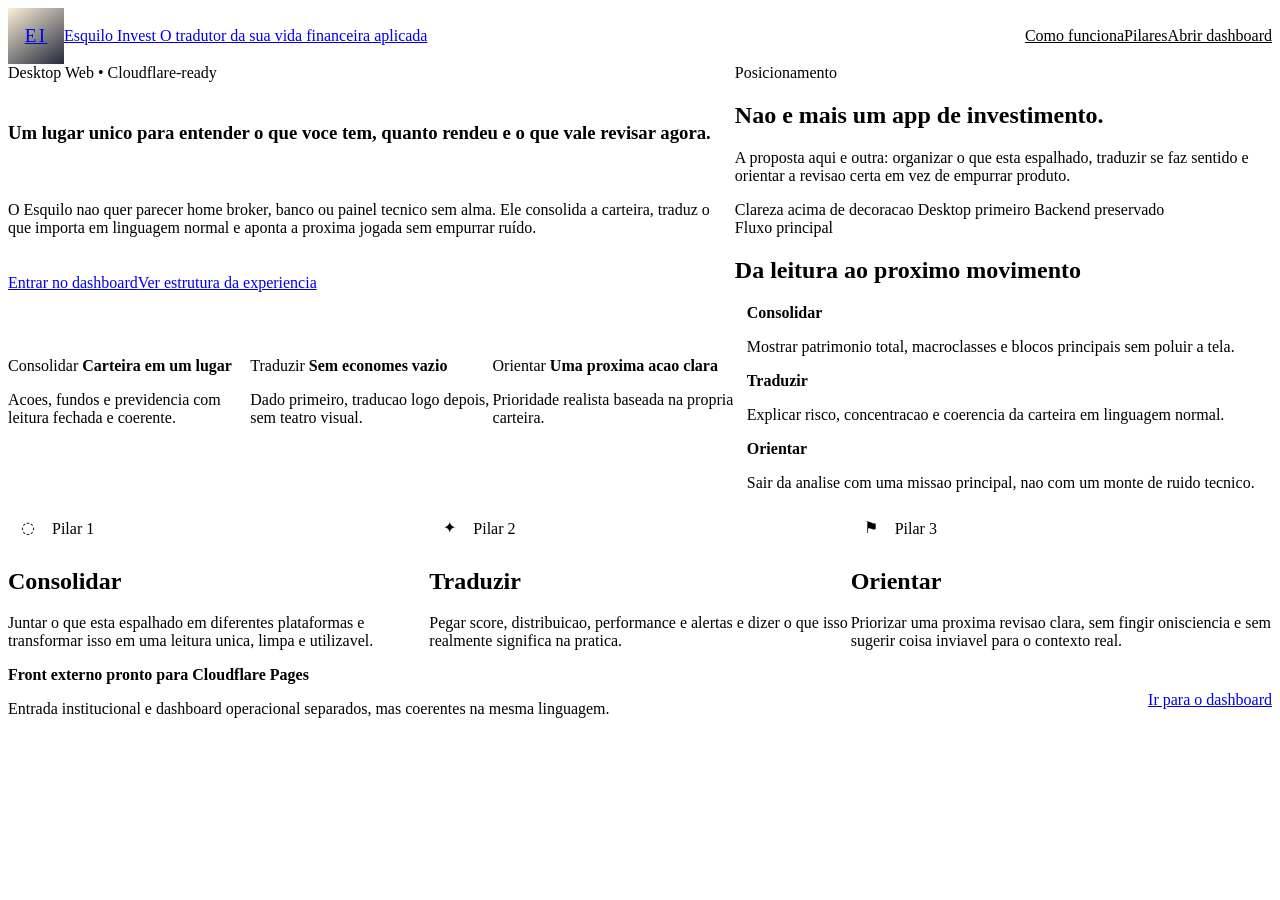
==== frontend/cloudflare/index.html @ 4746c7ec "cloudflare" ====
<!DOCTYPE html>
<html lang="pt-BR">
  <head>
    <meta charset="utf-8" />
    <meta name="viewport" content="width=device-width, initial-scale=1" />
    <meta name="theme-color" content="#05070a" />
    <meta
      name="description"
      content="Esquilo Invest organiza, traduz e orienta sua vida de investimentos em linguagem normal."
    />
    <title>Esquilo Invest | Clareza para sua carteira</title>

    <link rel="preconnect" href="https://fonts.googleapis.com" />
    <link rel="preconnect" href="https://fonts.gstatic.com" crossorigin />
    <link
      href="https://fonts.googleapis.com/css2?family=Inter:wght@400;500;600;700&family=Orbitron:wght@600;700;800&display=swap"
      rel="stylesheet"
    />

    <link rel="stylesheet" href="./styles/tokens.css" />
    <link rel="stylesheet" href="./styles/base.css" />
    <link rel="stylesheet" href="./styles/layout.css" />
    <link rel="stylesheet" href="./styles/components.css" />

    <style>
      .landing-shell {
        width: min(100% - (var(--container-padding-inline) * 2), var(--container-width));
        margin-inline: auto;
        padding-block: var(--space-8) var(--space-12);
        display: grid;
        gap: var(--space-8);
      }

      .landing-header {
        display: flex;
        align-items: center;
        justify-content: space-between;
        gap: var(--space-4);
        padding-bottom: var(--space-4);
        border-bottom: 1px solid var(--border-subtle);
      }

      .landing-brand {
        display: inline-flex;
        align-items: center;
        gap: var(--space-4);
      }

      .landing-brand__mark {
        display: inline-flex;
        align-items: center;
        justify-content: center;
        width: 3.5rem;
        height: 3.5rem;
        border: 1px solid var(--border-brand);
        border-radius: var(--radius-xl);
        background: linear-gradient(145deg, rgba(245, 158, 11, 0.16), rgba(15, 23, 42, 0.92));
        box-shadow: var(--shadow-brand);
        color: var(--brand-primary-soft);
        font-family: var(--font-family-display);
        font-size: 1.2rem;
        font-weight: var(--font-weight-bold);
        letter-spacing: 0.12em;
        text-transform: uppercase;
      }

      .landing-nav {
        display: inline-flex;
        align-items: center;
        gap: var(--space-2);
      }

      .landing-nav a {
        color: var(--text-secondary);
      }

      .landing-nav a:hover {
        color: var(--text-primary);
      }

      .landing-hero {
        display: grid;
        grid-template-columns: minmax(0, 1.15fr) minmax(20rem, 0.85fr);
        gap: var(--space-6);
        align-items: stretch;
      }

      .landing-hero__main,
      .landing-hero__aside {
        min-width: 0;
      }

      .landing-hero__main {
        display: grid;
        gap: var(--space-5);
        padding: var(--space-8);
      }

      .landing-hero__copy {
        display: grid;
        gap: var(--space-4);
        max-width: 44rem;
      }

      .landing-hero__eyebrow {
        color: var(--accent-pension-soft);
      }

      .landing-hero__actions {
        display: flex;
        flex-wrap: wrap;
        gap: var(--space-3);
      }

      .landing-hero__stats {
        display: grid;
        grid-template-columns: repeat(3, minmax(0, 1fr));
        gap: var(--space-3);
      }

      .landing-stat {
        padding: var(--space-4);
        border: 1px solid var(--border-subtle);
        background: rgba(255, 255, 255, 0.04);
      }

      .landing-hero__aside {
        display: grid;
        gap: var(--space-5);
      }

      .landing-proof,
      .landing-flow {
        padding: var(--space-5);
      }

      .landing-feature-grid {
        display: grid;
        grid-template-columns: repeat(3, minmax(0, 1fr));
        gap: var(--space-5);
      }

      .landing-feature {
        padding: var(--space-5);
      }

      .landing-feature__icon {
        display: inline-flex;
        align-items: center;
        justify-content: center;
        width: 2.5rem;
        height: 2.5rem;
        border: 1px solid var(--border-default);
        border-radius: var(--radius-sm);
        background: rgba(255, 255, 255, 0.05);
        color: var(--brand-primary-soft);
        margin-bottom: var(--space-4);
      }

      .landing-checklist {
        display: grid;
        gap: var(--space-3);
      }

      .landing-checklist__item {
        display: flex;
        align-items: flex-start;
        gap: var(--space-3);
        padding: var(--space-3) 0;
        border-top: 1px solid var(--border-subtle);
      }

      .landing-checklist__item:first-child {
        border-top: 0;
        padding-top: 0;
      }

      .landing-checklist__dot {
        width: 0.75rem;
        height: 0.75rem;
        border-radius: var(--radius-pill);
        background: var(--brand-primary);
        margin-top: 0.35rem;
        flex-shrink: 0;
      }

      .landing-footer {
        display: flex;
        flex-wrap: wrap;
        align-items: center;
        justify-content: space-between;
        gap: var(--space-4);
        padding-top: var(--space-4);
        border-top: 1px solid var(--border-subtle);
      }

      .landing-footer__links {
        display: inline-flex;
        flex-wrap: wrap;
        gap: var(--space-3);
      }

      @media (max-width: 1279px) {
        .landing-hero {
          grid-template-columns: minmax(0, 1fr);
        }
      }

      @media (max-width: 1023px) {
        .landing-feature-grid,
        .landing-hero__stats {
          grid-template-columns: repeat(2, minmax(0, 1fr));
        }
      }

      @media (max-width: 767px) {
        .landing-shell {
          padding-block: var(--space-6) var(--space-10);
          gap: var(--space-6);
        }

        .landing-header,
        .landing-footer {
          flex-direction: column;
          align-items: flex-start;
        }

        .landing-hero__main,
        .landing-proof,
        .landing-flow,
        .landing-feature {
          padding: var(--space-4);
        }

        .landing-feature-grid,
        .landing-hero__stats {
          grid-template-columns: 1fr;
        }

        .landing-hero__actions .button {
          width: 100%;
        }
      }
    </style>
  </head>
  <body>
    <div class="app-root">
      <main class="landing-shell" aria-label="Entrada do Esquilo Invest">
        <header class="landing-header">
          <a class="landing-brand" href="./index.html" aria-label="Voltar para a entrada do Esquilo Invest">
            <span class="landing-brand__mark" aria-hidden="true">EI</span>
            <span>
              <span class="type-brand">Esquilo Invest</span>
              <span class="type-body-sm u-text-tertiary">O tradutor da sua vida financeira aplicada</span>
            </span>
          </a>

          <nav class="landing-nav" aria-label="Navegação inicial">
            <a class="button button--ghost button--sm" href="#como-funciona">Como funciona</a>
            <a class="button button--ghost button--sm" href="#pilares">Pilares</a>
            <a class="button button--secondary button--sm" href="./dashboard.html">Abrir dashboard</a>
          </nav>
        </header>

        <section class="landing-hero">
          <article class="landing-hero__main card card--panel card--emphasis">
            <div class="landing-hero__copy">
              <span class="type-kicker landing-hero__eyebrow">Desktop Web • Cloudflare-ready</span>
              <h1 class="type-heading-1">Um lugar unico para entender o que voce tem, quanto rendeu e o que vale revisar agora.</h1>
              <p class="type-body">
                O Esquilo nao quer parecer home broker, banco ou painel tecnico sem alma.
                Ele consolida a carteira, traduz o que importa em linguagem normal e aponta a proxima jogada sem empurrar ruído.
              </p>
            </div>

            <div class="landing-hero__actions">
              <a class="button button--primary button--lg" href="./dashboard.html">Entrar no dashboard</a>
              <a class="button button--secondary button--lg" href="#como-funciona">Ver estrutura da experiencia</a>
            </div>

            <div class="landing-hero__stats">
              <article class="landing-stat">
                <span class="type-label">Consolidar</span>
                <strong class="type-value-md">Carteira em um lugar</strong>
                <p class="type-body-sm">Acoes, fundos e previdencia com leitura fechada e coerente.</p>
              </article>
              <article class="landing-stat">
                <span class="type-label">Traduzir</span>
                <strong class="type-value-md">Sem economes vazio</strong>
                <p class="type-body-sm">Dado primeiro, traducao logo depois, sem teatro visual.</p>
              </article>
              <article class="landing-stat">
                <span class="type-label">Orientar</span>
                <strong class="type-value-md">Uma proxima acao clara</strong>
                <p class="type-body-sm">Prioridade realista baseada na propria carteira.</p>
              </article>
            </div>
          </article>

          <aside class="landing-hero__aside">
            <article class="landing-proof card card--ia">
              <span class="type-kicker">Posicionamento</span>
              <h2 class="type-heading-3">Nao e mais um app de investimento.</h2>
              <p class="type-body">
                A proposta aqui e outra: organizar o que esta espalhado, traduzir se faz sentido e orientar a revisao certa em vez de empurrar produto.
              </p>
              <div class="u-stack-sm">
                <span class="badge badge--brand">Clareza acima de decoracao</span>
                <span class="badge badge--info">Desktop primeiro</span>
                <span class="badge badge--success">Backend preservado</span>
              </div>
            </article>

            <article class="landing-flow card card--panel" id="como-funciona">
              <span class="type-kicker">Fluxo principal</span>
              <h2 class="type-heading-3">Da leitura ao proximo movimento</h2>
              <div class="landing-checklist">
                <div class="landing-checklist__item">
                  <span class="landing-checklist__dot" aria-hidden="true"></span>
                  <div>
                    <strong class="type-body-strong">Consolidar</strong>
                    <p class="type-body-sm">Mostrar patrimonio total, macroclasses e blocos principais sem poluir a tela.</p>
                  </div>
                </div>
                <div class="landing-checklist__item">
                  <span class="landing-checklist__dot" aria-hidden="true"></span>
                  <div>
                    <strong class="type-body-strong">Traduzir</strong>
                    <p class="type-body-sm">Explicar risco, concentracao e coerencia da carteira em linguagem normal.</p>
                  </div>
                </div>
                <div class="landing-checklist__item">
                  <span class="landing-checklist__dot" aria-hidden="true"></span>
                  <div>
                    <strong class="type-body-strong">Orientar</strong>
                    <p class="type-body-sm">Sair da analise com uma missao principal, nao com um monte de ruido tecnico.</p>
                  </div>
                </div>
              </div>
            </article>
          </aside>
        </section>

        <section id="pilares" class="landing-feature-grid">
          <article class="landing-feature card card--panel">
            <span class="landing-feature__icon" aria-hidden="true">◌</span>
            <span class="type-kicker">Pilar 1</span>
            <h2 class="type-heading-3">Consolidar</h2>
            <p class="type-body">
              Juntar o que esta espalhado em diferentes plataformas e transformar isso em uma leitura unica, limpa e utilizavel.
            </p>
          </article>

          <article class="landing-feature card card--panel">
            <span class="landing-feature__icon" aria-hidden="true">✦</span>
            <span class="type-kicker">Pilar 2</span>
            <h2 class="type-heading-3">Traduzir</h2>
            <p class="type-body">
              Pegar score, distribuicao, performance e alertas e dizer o que isso realmente significa na pratica.
            </p>
          </article>

          <article class="landing-feature card card--panel">
            <span class="landing-feature__icon" aria-hidden="true">⚑</span>
            <span class="type-kicker">Pilar 3</span>
            <h2 class="type-heading-3">Orientar</h2>
            <p class="type-body">
              Priorizar uma proxima revisao clara, sem fingir onisciencia e sem sugerir coisa inviavel para o contexto real.
            </p>
          </article>
        </section>

        <footer class="landing-footer">
          <div>
            <strong class="type-body-strong">Front externo pronto para Cloudflare Pages</strong>
            <p class="type-body-sm">Entrada institucional e dashboard operacional separados, mas coerentes na mesma linguagem.</p>
          </div>

          <div class="landing-footer__links">
            <a class="button button--ghost button--sm" href="./dashboard.html">Ir para o dashboard</a>
          </div>
        </footer>
      </main>
    </div>
  </body>
</html>
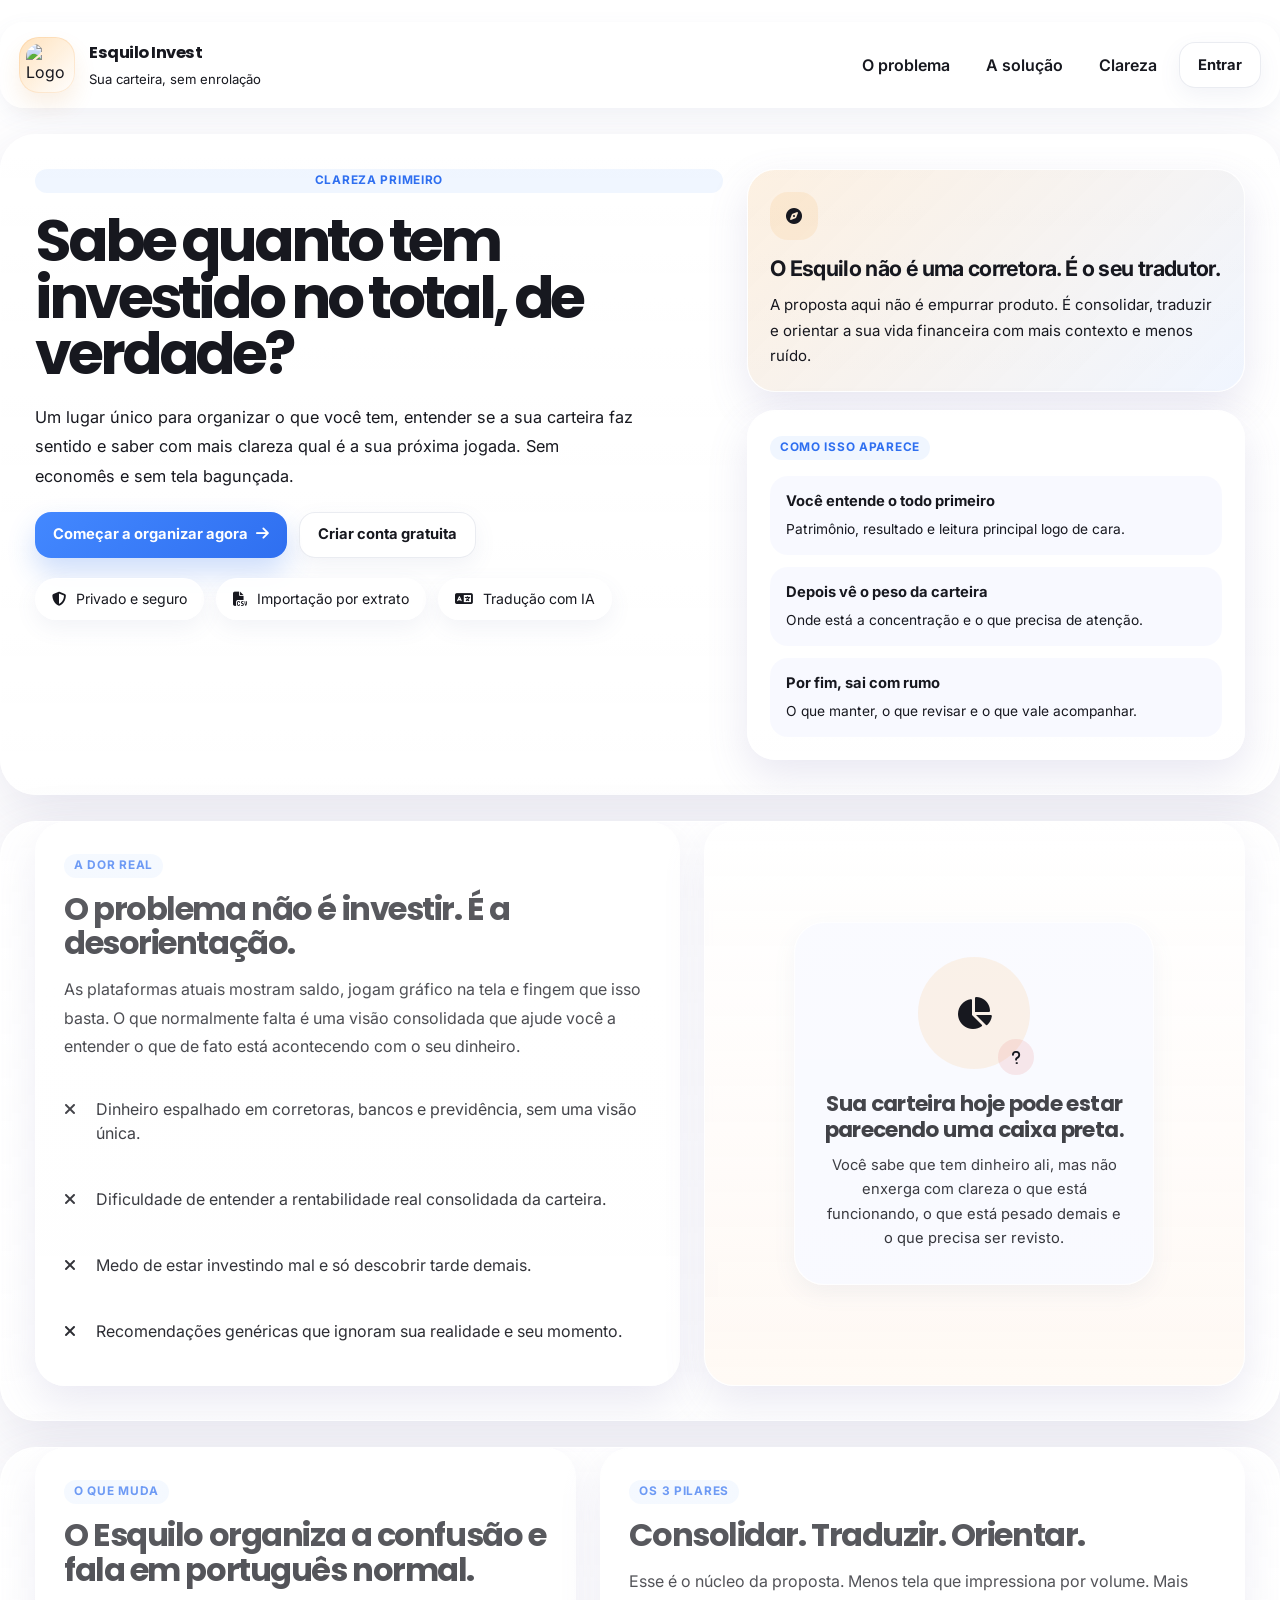
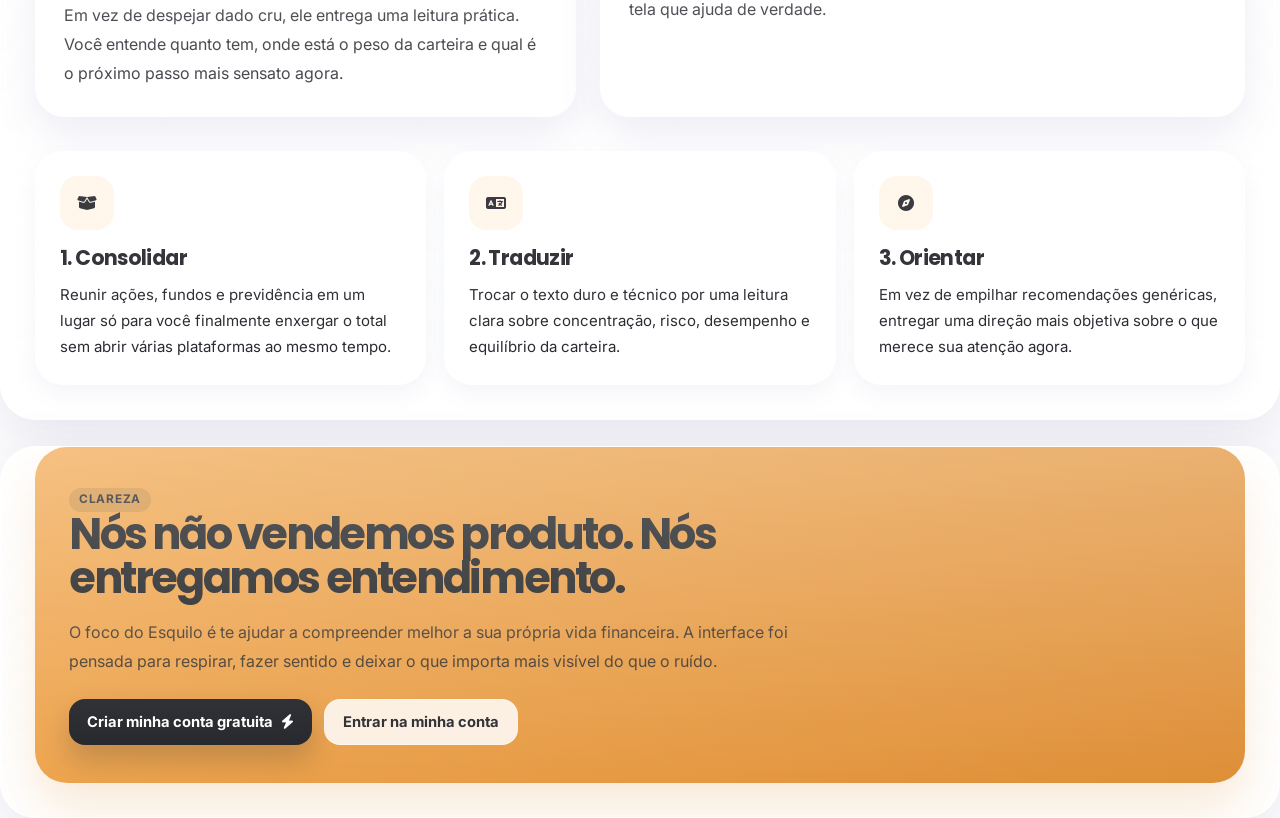
==== commit c2e24d15: "Nova Versão" ====
--- a/frontend/cloudflare/index.html
+++ b/frontend/cloudflare/index.html
@@ -3,384 +3,277 @@
   <head>
     <meta charset="utf-8" />
     <meta name="viewport" content="width=device-width, initial-scale=1" />
-    <meta name="theme-color" content="#05070a" />
+    <meta name="theme-color" content="#f7eee9" />
     <meta
       name="description"
-      content="Esquilo Invest organiza, traduz e orienta sua vida de investimentos em linguagem normal."
+      content="Esquilo Invest organiza, traduz e orienta sua vida financeira com uma visão clara, humana e elegante."
     />
-    <title>Esquilo Invest | Clareza para sua carteira</title>
+    <title>Esquilo Invest | O tradutor da sua vida financeira</title>
 
     <link rel="preconnect" href="https://fonts.googleapis.com" />
     <link rel="preconnect" href="https://fonts.gstatic.com" crossorigin />
     <link
-      href="https://fonts.googleapis.com/css2?family=Inter:wght@400;500;600;700&family=Orbitron:wght@600;700;800&display=swap"
+      href="https://fonts.googleapis.com/css2?family=Inter:wght@400;500;600;700;800&family=Poppins:wght@600;700;800&display=swap"
       rel="stylesheet"
     />
+    <link
+      rel="stylesheet"
+      href="https://cdnjs.cloudflare.com/ajax/libs/font-awesome/6.5.1/css/all.min.css"
+    />
 
     <link rel="stylesheet" href="./styles/tokens.css" />
     <link rel="stylesheet" href="./styles/base.css" />
-    <link rel="stylesheet" href="./styles/layout.css" />
-    <link rel="stylesheet" href="./styles/components.css" />
-
-    <style>
-      .landing-shell {
-        width: min(100% - (var(--container-padding-inline) * 2), var(--container-width));
-        margin-inline: auto;
-        padding-block: var(--space-8) var(--space-12);
-        display: grid;
-        gap: var(--space-8);
-      }
-
-      .landing-header {
-        display: flex;
-        align-items: center;
-        justify-content: space-between;
-        gap: var(--space-4);
-        padding-bottom: var(--space-4);
-        border-bottom: 1px solid var(--border-subtle);
-      }
-
-      .landing-brand {
-        display: inline-flex;
-        align-items: center;
-        gap: var(--space-4);
-      }
-
-      .landing-brand__mark {
-        display: inline-flex;
-        align-items: center;
-        justify-content: center;
-        width: 3.5rem;
-        height: 3.5rem;
-        border: 1px solid var(--border-brand);
-        border-radius: var(--radius-xl);
-        background: linear-gradient(145deg, rgba(245, 158, 11, 0.16), rgba(15, 23, 42, 0.92));
-        box-shadow: var(--shadow-brand);
-        color: var(--brand-primary-soft);
-        font-family: var(--font-family-display);
-        font-size: 1.2rem;
-        font-weight: var(--font-weight-bold);
-        letter-spacing: 0.12em;
-        text-transform: uppercase;
-      }
-
-      .landing-nav {
-        display: inline-flex;
-        align-items: center;
-        gap: var(--space-2);
-      }
-
-      .landing-nav a {
-        color: var(--text-secondary);
-      }
-
-      .landing-nav a:hover {
-        color: var(--text-primary);
-      }
-
-      .landing-hero {
-        display: grid;
-        grid-template-columns: minmax(0, 1.15fr) minmax(20rem, 0.85fr);
-        gap: var(--space-6);
-        align-items: stretch;
-      }
-
-      .landing-hero__main,
-      .landing-hero__aside {
-        min-width: 0;
-      }
-
-      .landing-hero__main {
-        display: grid;
-        gap: var(--space-5);
-        padding: var(--space-8);
-      }
-
-      .landing-hero__copy {
-        display: grid;
-        gap: var(--space-4);
-        max-width: 44rem;
-      }
-
-      .landing-hero__eyebrow {
-        color: var(--accent-pension-soft);
-      }
-
-      .landing-hero__actions {
-        display: flex;
-        flex-wrap: wrap;
-        gap: var(--space-3);
-      }
-
-      .landing-hero__stats {
-        display: grid;
-        grid-template-columns: repeat(3, minmax(0, 1fr));
-        gap: var(--space-3);
-      }
-
-      .landing-stat {
-        padding: var(--space-4);
-        border: 1px solid var(--border-subtle);
-        background: rgba(255, 255, 255, 0.04);
-      }
-
-      .landing-hero__aside {
-        display: grid;
-        gap: var(--space-5);
-      }
-
-      .landing-proof,
-      .landing-flow {
-        padding: var(--space-5);
-      }
-
-      .landing-feature-grid {
-        display: grid;
-        grid-template-columns: repeat(3, minmax(0, 1fr));
-        gap: var(--space-5);
-      }
-
-      .landing-feature {
-        padding: var(--space-5);
-      }
-
-      .landing-feature__icon {
-        display: inline-flex;
-        align-items: center;
-        justify-content: center;
-        width: 2.5rem;
-        height: 2.5rem;
-        border: 1px solid var(--border-default);
-        border-radius: var(--radius-sm);
-        background: rgba(255, 255, 255, 0.05);
-        color: var(--brand-primary-soft);
-        margin-bottom: var(--space-4);
-      }
-
-      .landing-checklist {
-        display: grid;
-        gap: var(--space-3);
-      }
-
-      .landing-checklist__item {
-        display: flex;
-        align-items: flex-start;
-        gap: var(--space-3);
-        padding: var(--space-3) 0;
-        border-top: 1px solid var(--border-subtle);
-      }
-
-      .landing-checklist__item:first-child {
-        border-top: 0;
-        padding-top: 0;
-      }
-
-      .landing-checklist__dot {
-        width: 0.75rem;
-        height: 0.75rem;
-        border-radius: var(--radius-pill);
-        background: var(--brand-primary);
-        margin-top: 0.35rem;
-        flex-shrink: 0;
-      }
-
-      .landing-footer {
-        display: flex;
-        flex-wrap: wrap;
-        align-items: center;
-        justify-content: space-between;
-        gap: var(--space-4);
-        padding-top: var(--space-4);
-        border-top: 1px solid var(--border-subtle);
-      }
-
-      .landing-footer__links {
-        display: inline-flex;
-        flex-wrap: wrap;
-        gap: var(--space-3);
-      }
-
-      @media (max-width: 1279px) {
-        .landing-hero {
-          grid-template-columns: minmax(0, 1fr);
-        }
-      }
-
-      @media (max-width: 1023px) {
-        .landing-feature-grid,
-        .landing-hero__stats {
-          grid-template-columns: repeat(2, minmax(0, 1fr));
-        }
-      }
-
-      @media (max-width: 767px) {
-        .landing-shell {
-          padding-block: var(--space-6) var(--space-10);
-          gap: var(--space-6);
-        }
-
-        .landing-header,
-        .landing-footer {
-          flex-direction: column;
-          align-items: flex-start;
-        }
-
-        .landing-hero__main,
-        .landing-proof,
-        .landing-flow,
-        .landing-feature {
-          padding: var(--space-4);
-        }
-
-        .landing-feature-grid,
-        .landing-hero__stats {
-          grid-template-columns: 1fr;
-        }
-
-        .landing-hero__actions .button {
-          width: 100%;
-        }
-      }
-    </style>
+    <link rel="stylesheet" href="./styles/dashboard.refined.css" />
+    <link rel="stylesheet" href="./styles/index.css" />
   </head>
   <body>
-    <div class="app-root">
-      <main class="landing-shell" aria-label="Entrada do Esquilo Invest">
+    <div class="scene">
+      <div class="scene__blur scene__blur--left"></div>
+      <div class="scene__blur scene__blur--right"></div>
+      <div class="scene__blur scene__blur--bottom"></div>
+      <img
+        class="scene__coin"
+        src="https://raw.githubusercontent.com/serealdemanga/esquilo-invest/refs/heads/main/icons/esquilo.png"
+        alt=""
+        aria-hidden="true"
+      />
+      <div class="scene__shape scene__shape--top" aria-hidden="true"></div>
+      <div class="scene__shape scene__shape--mid" aria-hidden="true"></div>
+      <div class="scene__shape scene__shape--bottom" aria-hidden="true"></div>
+
+      <main class="landing-shell">
         <header class="landing-header">
-          <a class="landing-brand" href="./index.html" aria-label="Voltar para a entrada do Esquilo Invest">
-            <span class="landing-brand__mark" aria-hidden="true">EI</span>
-            <span>
-              <span class="type-brand">Esquilo Invest</span>
-              <span class="type-body-sm u-text-tertiary">O tradutor da sua vida financeira aplicada</span>
-            </span>
+          <a class="landing-brand" href="./index.html" aria-label="Esquilo Invest">
+            <img
+              class="landing-brand__logo"
+              src="https://raw.githubusercontent.com/serealdemanga/esquilo-invest/refs/heads/main/icons/esquilo.png"
+              alt="Logo do Esquilo Invest"
+            />
+            <div class="landing-brand__copy">
+              <strong>Esquilo Invest</strong>
+              <span>Sua carteira, sem enrolação</span>
+            </div>
           </a>
 
-          <nav class="landing-nav" aria-label="Navegação inicial">
-            <a class="button button--ghost button--sm" href="#como-funciona">Como funciona</a>
-            <a class="button button--ghost button--sm" href="#pilares">Pilares</a>
-            <a class="button button--secondary button--sm" href="./dashboard.html">Abrir dashboard</a>
+          <nav class="landing-nav" aria-label="Navegação principal">
+            <a class="landing-nav__link" href="#dor">O problema</a>
+            <a class="landing-nav__link" href="#solucao">A solução</a>
+            <a class="landing-nav__link" href="#clareza">Clareza</a>
+            <button class="button button--secondary" type="button" data-open-auth="login">Entrar</button>
           </nav>
         </header>
 
-        <section class="landing-hero">
-          <article class="landing-hero__main card card--panel card--emphasis">
-            <div class="landing-hero__copy">
-              <span class="type-kicker landing-hero__eyebrow">Desktop Web • Cloudflare-ready</span>
-              <h1 class="type-heading-1">Um lugar unico para entender o que voce tem, quanto rendeu e o que vale revisar agora.</h1>
-              <p class="type-body">
-                O Esquilo nao quer parecer home broker, banco ou painel tecnico sem alma.
-                Ele consolida a carteira, traduz o que importa em linguagem normal e aponta a proxima jogada sem empurrar ruído.
-              </p>
-            </div>
-
-            <div class="landing-hero__actions">
-              <a class="button button--primary button--lg" href="./dashboard.html">Entrar no dashboard</a>
-              <a class="button button--secondary button--lg" href="#como-funciona">Ver estrutura da experiencia</a>
-            </div>
-
-            <div class="landing-hero__stats">
-              <article class="landing-stat">
-                <span class="type-label">Consolidar</span>
-                <strong class="type-value-md">Carteira em um lugar</strong>
-                <p class="type-body-sm">Acoes, fundos e previdencia com leitura fechada e coerente.</p>
-              </article>
-              <article class="landing-stat">
-                <span class="type-label">Traduzir</span>
-                <strong class="type-value-md">Sem economes vazio</strong>
-                <p class="type-body-sm">Dado primeiro, traducao logo depois, sem teatro visual.</p>
-              </article>
-              <article class="landing-stat">
-                <span class="type-label">Orientar</span>
-                <strong class="type-value-md">Uma proxima acao clara</strong>
-                <p class="type-body-sm">Prioridade realista baseada na propria carteira.</p>
-              </article>
-            </div>
-          </article>
-
-          <aside class="landing-hero__aside">
-            <article class="landing-proof card card--ia">
-              <span class="type-kicker">Posicionamento</span>
-              <h2 class="type-heading-3">Nao e mais um app de investimento.</h2>
-              <p class="type-body">
-                A proposta aqui e outra: organizar o que esta espalhado, traduzir se faz sentido e orientar a revisao certa em vez de empurrar produto.
-              </p>
-              <div class="u-stack-sm">
-                <span class="badge badge--brand">Clareza acima de decoracao</span>
-                <span class="badge badge--info">Desktop primeiro</span>
-                <span class="badge badge--success">Backend preservado</span>
+        <div class="landing-main">
+          <section class="landing-panel">
+            <div class="hero-grid">
+              <div class="hero-copy">
+                <span class="eyebrow">Clareza primeiro</span>
+                <h1>Sabe quanto tem investido <span class="text-highlight">no total, de verdade?</span></h1>
+                <p>
+                  Um lugar único para organizar o que você tem, entender se a sua carteira faz sentido e saber com mais clareza qual é a sua próxima jogada. Sem economês e sem tela bagunçada.
+                </p>
+                <div class="hero-actions">
+                  <button class="button button--primary" type="button" data-open-auth="signup">
+                    Começar a organizar agora <i class="fa-solid fa-arrow-right"></i>
+                  </button>
+                  <button class="button button--secondary" type="button" data-open-auth="signup">
+                    Criar conta gratuita
+                  </button>
+                </div>
+                <div class="hero-badges">
+                  <span class="hero-badge"><i class="fa-solid fa-shield-halved"></i> Privado e seguro</span>
+                  <span class="hero-badge"><i class="fa-solid fa-file-csv"></i> Importação por extrato</span>
+                  <span class="hero-badge"><i class="fa-solid fa-language"></i> Tradução com IA</span>
+                </div>
               </div>
-            </article>
-
-            <article class="landing-flow card card--panel" id="como-funciona">
-              <span class="type-kicker">Fluxo principal</span>
-              <h2 class="type-heading-3">Da leitura ao proximo movimento</h2>
-              <div class="landing-checklist">
-                <div class="landing-checklist__item">
-                  <span class="landing-checklist__dot" aria-hidden="true"></span>
-                  <div>
-                    <strong class="type-body-strong">Consolidar</strong>
-                    <p class="type-body-sm">Mostrar patrimonio total, macroclasses e blocos principais sem poluir a tela.</p>
+
+              <aside class="hero-aside">
+                <article class="hero-card hero-card--highlight">
+                  <div class="hero-card__icon"><i class="fa-solid fa-compass"></i></div>
+                  <h2>O Esquilo não é uma corretora. É o seu tradutor.</h2>
+                  <p>
+                    A proposta aqui não é empurrar produto. É consolidar, traduzir e orientar a sua vida financeira com mais contexto e menos ruído.
+                  </p>
+                </article>
+
+                <article class="hero-card">
+                  <span class="eyebrow">Como isso aparece</span>
+                  <div class="hero-card__list">
+                    <div class="hero-card__list-item">
+                      <strong>Você entende o todo primeiro</strong>
+                      <span>Patrimônio, resultado e leitura principal logo de cara.</span>
+                    </div>
+                    <div class="hero-card__list-item">
+                      <strong>Depois vê o peso da carteira</strong>
+                      <span>Onde está a concentração e o que precisa de atenção.</span>
+                    </div>
+                    <div class="hero-card__list-item">
+                      <strong>Por fim, sai com rumo</strong>
+                      <span>O que manter, o que revisar e o que vale acompanhar.</span>
+                    </div>
                   </div>
-                </div>
-                <div class="landing-checklist__item">
-                  <span class="landing-checklist__dot" aria-hidden="true"></span>
-                  <div>
-                    <strong class="type-body-strong">Traduzir</strong>
-                    <p class="type-body-sm">Explicar risco, concentracao e coerencia da carteira em linguagem normal.</p>
+                </article>
+              </aside>
+            </div>
+          </section>
+
+          <section class="landing-panel" id="dor">
+            <div class="section-grid">
+              <article class="section-card">
+                <span class="eyebrow">A dor real</span>
+                <h2>O problema não é investir. É a <span class="text-highlight">desorientação.</span></h2>
+                <p>
+                  As plataformas atuais mostram saldo, jogam gráfico na tela e fingem que isso basta. O que normalmente falta é uma visão consolidada que ajude você a entender o que de fato está acontecendo com o seu dinheiro.
+                </p>
+                <div class="pain-list">
+                  <div class="pain-list__item"><i class="fa-solid fa-xmark"></i><span>Dinheiro espalhado em corretoras, bancos e previdência, sem uma visão única.</span></div>
+                  <div class="pain-list__item"><i class="fa-solid fa-xmark"></i><span>Dificuldade de entender a rentabilidade real consolidada da carteira.</span></div>
+                  <div class="pain-list__item"><i class="fa-solid fa-xmark"></i><span>Medo de estar investindo mal e só descobrir tarde demais.</span></div>
+                  <div class="pain-list__item"><i class="fa-solid fa-xmark"></i><span>Recomendações genéricas que ignoram sua realidade e seu momento.</span></div>
+                </div>
+              </article>
+
+              <aside class="section-card pain-visual">
+                <div class="pain-visual__mock">
+                  <div class="pain-visual__main">
+                    <i class="fa-solid fa-chart-pie"></i>
+                    <span><i class="fa-solid fa-question"></i></span>
                   </div>
-                </div>
-                <div class="landing-checklist__item">
-                  <span class="landing-checklist__dot" aria-hidden="true"></span>
-                  <div>
-                    <strong class="type-body-strong">Orientar</strong>
-                    <p class="type-body-sm">Sair da analise com uma missao principal, nao com um monte de ruido tecnico.</p>
-                  </div>
-                </div>
-              </div>
-            </article>
-          </aside>
-        </section>
-
-        <section id="pilares" class="landing-feature-grid">
-          <article class="landing-feature card card--panel">
-            <span class="landing-feature__icon" aria-hidden="true">◌</span>
-            <span class="type-kicker">Pilar 1</span>
-            <h2 class="type-heading-3">Consolidar</h2>
-            <p class="type-body">
-              Juntar o que esta espalhado em diferentes plataformas e transformar isso em uma leitura unica, limpa e utilizavel.
-            </p>
-          </article>
-
-          <article class="landing-feature card card--panel">
-            <span class="landing-feature__icon" aria-hidden="true">✦</span>
-            <span class="type-kicker">Pilar 2</span>
-            <h2 class="type-heading-3">Traduzir</h2>
-            <p class="type-body">
-              Pegar score, distribuicao, performance e alertas e dizer o que isso realmente significa na pratica.
-            </p>
-          </article>
-
-          <article class="landing-feature card card--panel">
-            <span class="landing-feature__icon" aria-hidden="true">⚑</span>
-            <span class="type-kicker">Pilar 3</span>
-            <h2 class="type-heading-3">Orientar</h2>
-            <p class="type-body">
-              Priorizar uma proxima revisao clara, sem fingir onisciencia e sem sugerir coisa inviavel para o contexto real.
-            </p>
-          </article>
-        </section>
-
-        <footer class="landing-footer">
-          <div>
-            <strong class="type-body-strong">Front externo pronto para Cloudflare Pages</strong>
-            <p class="type-body-sm">Entrada institucional e dashboard operacional separados, mas coerentes na mesma linguagem.</p>
-          </div>
-
-          <div class="landing-footer__links">
-            <a class="button button--ghost button--sm" href="./dashboard.html">Ir para o dashboard</a>
-          </div>
-        </footer>
+                  <h3>Sua carteira hoje pode estar parecendo uma caixa preta.</h3>
+                  <p>
+                    Você sabe que tem dinheiro ali, mas não enxerga com clareza o que está funcionando, o que está pesado demais e o que precisa ser revisto.
+                  </p>
+                </div>
+              </aside>
+            </div>
+          </section>
+
+          <section class="landing-panel" id="solucao">
+            <div class="section-grid section-grid--reverse">
+              <aside class="section-card">
+                <span class="eyebrow">O que muda</span>
+                <h2>O Esquilo organiza a confusão e fala em português normal.</h2>
+                <p>
+                  Em vez de despejar dado cru, ele entrega uma leitura prática. Você entende quanto tem, onde está o peso da carteira e qual é o próximo passo mais sensato agora.
+                </p>
+              </aside>
+              <article class="section-card">
+                <span class="eyebrow">Os 3 pilares</span>
+                <h2>Consolidar. Traduzir. Orientar.</h2>
+                <p>
+                  Esse é o núcleo da proposta. Menos tela que impressiona por volume. Mais tela que ajuda de verdade.
+                </p>
+              </article>
+            </div>
+
+            <div class="pillars-grid">
+              <article class="pillar-card">
+                <div class="pillar-card__icon"><i class="fa-solid fa-box-open"></i></div>
+                <h3>1. Consolidar</h3>
+                <p>Reunir ações, fundos e previdência em um lugar só para você finalmente enxergar o total sem abrir várias plataformas ao mesmo tempo.</p>
+              </article>
+              <article class="pillar-card">
+                <div class="pillar-card__icon"><i class="fa-solid fa-language"></i></div>
+                <h3>2. Traduzir</h3>
+                <p>Trocar o texto duro e técnico por uma leitura clara sobre concentração, risco, desempenho e equilíbrio da carteira.</p>
+              </article>
+              <article class="pillar-card">
+                <div class="pillar-card__icon"><i class="fa-solid fa-compass"></i></div>
+                <h3>3. Orientar</h3>
+                <p>Em vez de empilhar recomendações genéricas, entregar uma direção mais objetiva sobre o que merece sua atenção agora.</p>
+              </article>
+            </div>
+          </section>
+
+          <section class="landing-panel" id="clareza">
+            <div class="trust-wrap">
+              <article class="trust-card">
+                <span class="eyebrow landing-eyebrow-dark">Clareza</span>
+                <h2>Nós não vendemos produto. Nós entregamos entendimento.</h2>
+                <p>
+                  O foco do Esquilo é te ajudar a compreender melhor a sua própria vida financeira. A interface foi pensada para respirar, fazer sentido e deixar o que importa mais visível do que o ruído.
+                </p>
+                <div class="trust-card__actions">
+                  <button class="button button--dark" type="button" data-open-auth="signup">
+                    Criar minha conta gratuita <i class="fa-solid fa-bolt"></i>
+                  </button>
+                  <button class="button button--light" type="button" data-open-auth="login">
+                    Entrar na minha conta
+                  </button>
+                </div>
+              </article>
+            </div>
+          </section>
+        </div>
       </main>
     </div>
+
+    <aside class="auth-modal" id="authModal" aria-hidden="true">
+      <div class="auth-modal__card" role="dialog" aria-modal="true" aria-labelledby="authModalTitle">
+        <div class="auth-modal__header">
+          <div>
+            <span class="eyebrow" id="authModeLabel">Acesso</span>
+            <h2 class="auth-modal__title" id="authModalTitle">Entrar no Esquilo</h2>
+            <p class="auth-modal__text" id="authModalText">
+              Por enquanto não vamos validar nada. Preencha do jeito que quiser e siga para o dashboard.
+            </p>
+          </div>
+          <button class="auth-modal__close" type="button" data-auth-close aria-label="Fechar">
+            <i class="fa-solid fa-xmark"></i>
+          </button>
+        </div>
+
+        <div class="auth-modal__tabs">
+          <button class="auth-tab is-active" type="button" data-auth-mode="login">Entrar</button>
+          <button class="auth-tab" type="button" data-auth-mode="signup">Criar conta</button>
+        </div>
+
+        <form class="auth-form" id="authForm">
+          <div class="field">
+            <label class="field__label" for="authUser">CPF ou e-mail</label>
+            <input class="field__input" type="text" id="authUser" placeholder="000.000.000-00 ou email@exemplo.com" autocomplete="off" />
+            <div class="email-suggestions" id="emailSuggestions"></div>
+          </div>
+
+          <div class="password-box">
+            <label class="field__label">Senha de 6 dígitos</label>
+            <div class="password-display" id="passwordDisplay" aria-label="Senha digitada">
+              <span class="password-dot"></span>
+              <span class="password-dot"></span>
+              <span class="password-dot"></span>
+              <span class="password-dot"></span>
+              <span class="password-dot"></span>
+              <span class="password-dot"></span>
+            </div>
+            <div class="keyboard-grid" id="virtualKeyboard"></div>
+          </div>
+
+          <button class="button button--primary" type="submit" id="authSubmitButton">
+            Entrar no Esquilo <i class="fa-solid fa-lock-open"></i>
+          </button>
+
+          <div class="auth-modal__footer">
+            <button class="auth-link" type="button" data-auth-help="senha">Esqueci minha senha</button>
+            <button class="auth-link" type="button" data-auth-mode="signup">Ainda não tem conta? Criar</button>
+          </div>
+        </form>
+      </div>
+    </aside>
+
+    <aside class="friendly-modal" id="friendlyModal" hidden>
+      <div class="friendly-modal__card" role="dialog" aria-modal="true" aria-labelledby="friendlyModalTitle">
+        <span class="friendly-modal__eyebrow">Esquilo</span>
+        <h2 class="friendly-modal__title" id="friendlyModalTitle">Essa parte ainda vai ser ligada</h2>
+        <p class="friendly-modal__message" id="friendlyModalMessage">
+          A estrutura está pronta, mas essa etapa ainda depende do backend final.
+        </p>
+        <div class="friendly-modal__actions">
+          <button class="button button--secondary" type="button" data-friendly-close>Fechar</button>
+          <button class="button button--primary" type="button" data-friendly-open-auth>Voltar para o acesso</button>
+        </div>
+      </div>
+    </aside>
+
+    <script src="./scripts/index.js"></script>
   </body>
 </html>
--- a/frontend/cloudflare/styles/tokens.css
+++ b/frontend/cloudflare/styles/tokens.css
@@ -0,0 +1,109 @@
+:root {
+  color-scheme: light;
+
+  --font-family-base: 'Inter', system-ui, -apple-system, BlinkMacSystemFont, 'Segoe UI', sans-serif;
+
+  --color-white: #ffffff;
+  --color-black: #111217;
+
+  --color-text-strong: #17181f;
+  --color-text-base: #45495a;
+  --color-text-soft: #8188a0;
+  --color-text-faint: #a7aec2;
+  --color-text-inverse: #ffffff;
+
+  --color-surface-page-start: #f7eee9;
+  --color-surface-page-mid: #f4e9f8;
+  --color-surface-page-end: #ebe5ff;
+
+  --color-surface-panel: rgba(255, 255, 255, 0.78);
+  --color-surface-panel-strong: rgba(255, 255, 255, 0.92);
+  --color-surface-card: rgba(255, 255, 255, 0.82);
+  --color-surface-card-soft: rgba(255, 255, 255, 0.62);
+  --color-surface-card-muted: rgba(248, 249, 255, 0.92);
+  --color-surface-pill: rgba(67, 136, 255, 0.12);
+  --color-surface-dark: rgba(23, 24, 31, 0.92);
+
+  --color-line-soft: rgba(86, 98, 136, 0.12);
+  --color-line-mid: rgba(86, 98, 136, 0.2);
+  --color-line-strong: rgba(86, 98, 136, 0.28);
+  --color-line-white: rgba(255, 255, 255, 0.92);
+
+  --color-brand-500: #4388ff;
+  --color-brand-600: #2f6ff0;
+  --color-brand-300: #8db7ff;
+  --color-brand-200: #cfe0ff;
+  --color-purple-500: #8a67f8;
+  --color-cyan-400: #66c7f4;
+  --color-green-500: #3bb979;
+  --color-yellow-500: #e5a13f;
+  --color-red-500: #e06e6e;
+  --color-pink-400: #ff8ed3;
+
+  --gradient-page: linear-gradient(135deg, var(--color-surface-page-start) 0%, var(--color-surface-page-mid) 45%, var(--color-surface-page-end) 100%);
+  --gradient-brand: linear-gradient(135deg, var(--color-brand-500) 0%, var(--color-brand-600) 100%);
+  --gradient-brand-soft: linear-gradient(135deg, rgba(67, 136, 255, 0.1), rgba(138, 103, 248, 0.08));
+
+  --shadow-scene: 0 30px 80px rgba(92, 78, 150, 0.12);
+  --shadow-panel: 0 18px 60px rgba(81, 74, 133, 0.14);
+  --shadow-card: 0 16px 40px rgba(118, 111, 176, 0.16);
+  --shadow-soft: 0 8px 22px rgba(89, 99, 151, 0.08);
+  --shadow-brand: 0 14px 28px rgba(47, 111, 240, 0.24);
+
+  --blur-panel: blur(20px);
+  --blur-card: blur(18px);
+
+  --radius-2xs: 8px;
+  --radius-xs: 12px;
+  --radius-sm: 16px;
+  --radius-md: 18px;
+  --radius-lg: 22px;
+  --radius-xl: 24px;
+  --radius-2xl: 28px;
+  --radius-3xl: 34px;
+  --radius-pill: 999px;
+
+  --space-1: 4px;
+  --space-2: 8px;
+  --space-3: 12px;
+  --space-4: 16px;
+  --space-5: 20px;
+  --space-6: 24px;
+  --space-7: 28px;
+  --space-8: 32px;
+  --space-9: 36px;
+  --space-10: 40px;
+  --space-12: 48px;
+  --space-14: 56px;
+
+  --text-xs: 0.74rem;
+  --text-sm: 0.82rem;
+  --text-md: 0.92rem;
+  --text-base: 1rem;
+  --text-lg: 1.05rem;
+  --text-xl: 1.34rem;
+  --text-2xl: 1.8rem;
+  --text-3xl: 2.4rem;
+  --text-4xl: 3rem;
+
+  --leading-tight: 1.05;
+  --leading-snug: 1.2;
+  --leading-normal: 1.5;
+  --leading-relaxed: 1.7;
+
+  --weight-medium: 500;
+  --weight-semibold: 600;
+  --weight-bold: 700;
+  --weight-extrabold: 800;
+
+  --sidebar-width: 248px;
+  --scene-max-width: 1360px;
+  --scene-padding: 40px;
+
+  --transition-fast: 180ms ease;
+  --transition-mid: 260ms ease;
+
+  --z-base: 1;
+  --z-floating: 2;
+  --z-toast: 12;
+}
--- a/frontend/cloudflare/styles/base.css
+++ b/frontend/cloudflare/styles/base.css
@@ -0,0 +1,306 @@
+html {
+  font-size: 16px;
+}
+
+body {
+  margin: 0;
+  min-width: 320px;
+  min-height: 100vh;
+  font-family: var(--font-family-base);
+  font-size: var(--text-base);
+  line-height: var(--leading-normal);
+  color: var(--color-text-strong);
+  background: var(--gradient-page);
+  -webkit-font-smoothing: antialiased;
+  text-rendering: optimizeLegibility;
+}
+
+*,
+*::before,
+*::after {
+  box-sizing: border-box;
+}
+
+html,
+body {
+  overflow-x: hidden;
+}
+
+img,
+picture,
+video,
+canvas,
+svg {
+  display: block;
+  max-width: 100%;
+}
+
+button,
+input,
+select,
+textarea {
+  font: inherit;
+}
+
+button {
+  cursor: pointer;
+  padding: 0;
+  border: 0;
+  color: inherit;
+  background: none;
+}
+
+button:disabled,
+input:disabled,
+select:disabled,
+textarea:disabled {
+  cursor: not-allowed;
+  opacity: 0.6;
+}
+
+input,
+select,
+textarea {
+  color: var(--color-text-strong);
+}
+
+a {
+  color: inherit;
+  text-decoration: none;
+}
+
+a:hover {
+  text-decoration: none;
+}
+
+strong,
+b {
+  font-weight: var(--weight-bold);
+}
+
+h1,
+h2,
+h3,
+h4,
+h5,
+h6,
+p,
+ul,
+ol,
+figure,
+blockquote {
+  margin: 0;
+}
+
+ul,
+ol {
+  padding: 0;
+  list-style: none;
+}
+
+table {
+  border-collapse: collapse;
+  border-spacing: 0;
+}
+
+[hidden] {
+  display: none !important;
+}
+
+::selection {
+  color: var(--color-text-inverse);
+  background: rgba(67, 136, 255, 0.8);
+}
+
+:focus-visible {
+  outline: 3px solid rgba(67, 136, 255, 0.28);
+  outline-offset: 3px;
+}
+
+.scene,
+.workspace,
+.workspace__shell,
+.sidebar,
+.content,
+.panel,
+.hero-card,
+.metric-box,
+.card-soft,
+.floating-card {
+  position: relative;
+}
+
+.eyebrow {
+  display: inline-flex;
+  align-items: center;
+  justify-content: center;
+  min-height: 24px;
+  padding-inline: 10px;
+  border-radius: var(--radius-pill);
+  background: rgba(67, 136, 255, 0.08);
+  color: var(--color-brand-600);
+  font-size: var(--text-xs);
+  font-weight: var(--weight-bold);
+  line-height: 1;
+  letter-spacing: 0.06em;
+  text-transform: uppercase;
+}
+
+.button {
+  display: inline-flex;
+  align-items: center;
+  justify-content: center;
+  gap: var(--space-2);
+  min-height: 46px;
+  padding-inline: 18px;
+  border-radius: var(--radius-sm);
+  font-size: var(--text-md);
+  font-weight: var(--weight-bold);
+  line-height: 1;
+  transition:
+    transform var(--transition-fast),
+    background var(--transition-fast),
+    color var(--transition-fast),
+    border-color var(--transition-fast),
+    box-shadow var(--transition-fast),
+    opacity var(--transition-fast);
+}
+
+.button:hover {
+  transform: translateY(-1px);
+}
+
+.button:active {
+  transform: translateY(0);
+}
+
+.button--primary {
+  color: var(--color-text-inverse);
+  background: var(--gradient-brand);
+  box-shadow: var(--shadow-brand);
+}
+
+.button--primary:hover {
+  box-shadow: 0 16px 32px rgba(47, 111, 240, 0.28);
+}
+
+.button--secondary {
+  color: var(--color-text-strong);
+  background: rgba(255, 255, 255, 0.82);
+  border: 1px solid var(--color-line-soft);
+  box-shadow: var(--shadow-soft);
+}
+
+.button--secondary:hover {
+  background: rgba(255, 255, 255, 0.96);
+}
+
+.icon-button {
+  width: 46px;
+  height: 46px;
+  border-radius: var(--radius-sm);
+  display: inline-flex;
+  align-items: center;
+  justify-content: center;
+  font-size: 1rem;
+  color: var(--color-text-strong);
+  background: rgba(255, 255, 255, 0.84);
+  border: 1px solid var(--color-line-soft);
+  box-shadow: var(--shadow-soft);
+  transition:
+    transform var(--transition-fast),
+    background var(--transition-fast),
+    border-color var(--transition-fast),
+    box-shadow var(--transition-fast);
+}
+
+.icon-button:hover {
+  transform: translateY(-1px);
+  background: rgba(255, 255, 255, 0.96);
+}
+
+.badge-soft {
+  display: inline-flex;
+  align-items: center;
+  justify-content: center;
+  min-height: 32px;
+  padding-inline: 12px;
+  border-radius: var(--radius-pill);
+  font-size: 0.8rem;
+  font-weight: var(--weight-bold);
+  line-height: 1;
+  white-space: nowrap;
+  background: rgba(67, 136, 255, 0.1);
+  color: var(--color-brand-600);
+}
+
+.badge-soft.success {
+  background: rgba(59, 185, 121, 0.14);
+  color: #157648;
+}
+
+.badge-soft.warning {
+  background: rgba(229, 161, 63, 0.14);
+  color: #a16b14;
+}
+
+.badge-soft.danger {
+  background: rgba(224, 110, 110, 0.14);
+  color: #9f3f3f;
+}
+
+.card-soft {
+  background: var(--color-surface-card-soft);
+  border: 1px solid rgba(255, 255, 255, 0.9);
+  border-radius: var(--radius-lg);
+  box-shadow: var(--shadow-soft);
+}
+
+.hide-value {
+  transition: filter var(--transition-fast), opacity var(--transition-fast);
+}
+
+body.is-ghost-mode .hide-value {
+  filter: blur(8px);
+  opacity: 0.5;
+  user-select: none;
+}
+
+.toast {
+  position: fixed;
+  right: 28px;
+  bottom: 28px;
+  z-index: var(--z-toast);
+  display: grid;
+  gap: 6px;
+  width: min(320px, calc(100vw - 32px));
+  padding: 18px;
+  border-radius: var(--radius-md);
+  color: var(--color-text-inverse);
+  background: var(--color-surface-dark);
+  box-shadow: 0 18px 40px rgba(23, 24, 31, 0.22);
+}
+
+.toast strong {
+  font-size: 0.9rem;
+}
+
+.toast span {
+  font-size: 0.85rem;
+  line-height: 1.5;
+  color: rgba(255, 255, 255, 0.82);
+}
+
+@media (max-width: 640px) {
+  .button,
+  .icon-button {
+    min-height: 44px;
+  }
+
+  .toast {
+    right: 12px;
+    left: 12px;
+    bottom: 12px;
+    width: auto;
+  }
+}
--- a/frontend/cloudflare/styles/index.css
+++ b/frontend/cloudflare/styles/index.css
@@ -0,0 +1,815 @@
+:root {
+  --landing-max-width: 1320px;
+}
+
+body {
+  background: var(--page-bg);
+}
+
+.landing-shell {
+  position: relative;
+  z-index: 2;
+  width: min(100%, var(--landing-max-width));
+  margin: 0 auto;
+}
+
+.landing-header {
+  position: sticky;
+  top: 18px;
+  z-index: 10;
+  display: flex;
+  align-items: center;
+  justify-content: space-between;
+  gap: 18px;
+  margin: 22px 0 26px;
+  padding: 14px 18px;
+  background: rgba(255, 255, 255, 0.74);
+  border: 1px solid rgba(255, 255, 255, 0.82);
+  border-radius: 24px;
+  backdrop-filter: blur(18px);
+  -webkit-backdrop-filter: blur(18px);
+  box-shadow: var(--shadow-soft);
+}
+
+.landing-brand {
+  display: grid;
+  grid-template-columns: 56px minmax(0, 1fr);
+  align-items: center;
+  gap: 14px;
+}
+
+.landing-brand__logo {
+  width: 56px;
+  height: 56px;
+  padding: 7px;
+  border-radius: 20px;
+  object-fit: contain;
+  background: linear-gradient(135deg, rgba(255, 215, 164, 0.72), rgba(255, 255, 255, 0.78));
+  box-shadow:
+    inset 0 0 0 1px rgba(240, 163, 71, 0.18),
+    0 12px 22px rgba(216, 133, 38, 0.12);
+}
+
+.landing-brand__copy strong {
+  display: block;
+  font-family: 'Poppins', sans-serif;
+  font-size: 1.02rem;
+  font-weight: 700;
+  letter-spacing: -0.03em;
+}
+
+.landing-brand__copy span {
+  display: block;
+  margin-top: 4px;
+  font-size: 0.82rem;
+  line-height: 1.45;
+  color: var(--text-soft);
+}
+
+.landing-nav {
+  display: inline-flex;
+  align-items: center;
+  gap: 8px;
+  flex-wrap: wrap;
+}
+
+.landing-nav__link {
+  min-height: 40px;
+  padding: 0 14px;
+  border-radius: 14px;
+  display: inline-flex;
+  align-items: center;
+  color: var(--text-base);
+  font-weight: 600;
+  transition: background var(--transition-fast), color var(--transition-fast), transform var(--transition-fast);
+}
+
+.landing-nav__link:hover {
+  background: rgba(240, 163, 71, 0.08);
+  color: var(--text-strong);
+  transform: translateY(-1px);
+}
+
+.landing-main {
+  display: grid;
+  gap: 26px;
+}
+
+.landing-panel {
+  position: relative;
+  overflow: hidden;
+  background: rgba(255, 255, 255, 0.8);
+  border: 1px solid rgba(255, 255, 255, 0.74);
+  border-radius: 36px;
+  box-shadow: var(--shadow-panel);
+  backdrop-filter: blur(24px);
+  -webkit-backdrop-filter: blur(24px);
+}
+
+.landing-panel::before {
+  content: '';
+  position: absolute;
+  inset: 0;
+  background: linear-gradient(180deg, rgba(255, 255, 255, 0.32), rgba(255, 255, 255, 0.05));
+  pointer-events: none;
+}
+
+.hero-grid {
+  position: relative;
+  display: grid;
+  grid-template-columns: minmax(0, 1.16fr) minmax(320px, 0.84fr);
+  gap: 24px;
+  padding: 34px;
+}
+
+.hero-copy {
+  display: grid;
+  gap: 20px;
+  align-content: start;
+  min-width: 0;
+}
+
+.hero-copy h1 {
+  max-width: 760px;
+  font-family: 'Poppins', sans-serif;
+  font-size: clamp(2.6rem, 4.6vw, 4.75rem);
+  line-height: 0.96;
+  letter-spacing: -0.07em;
+}
+
+.hero-copy p {
+  max-width: 600px;
+  font-size: 1.02rem;
+  line-height: 1.82;
+  color: var(--text-base);
+}
+
+.text-highlight {
+  color: var(--brand-orange-strong);
+}
+
+.hero-actions {
+  display: flex;
+  align-items: center;
+  gap: 12px;
+  flex-wrap: wrap;
+}
+
+.hero-badges {
+  display: flex;
+  flex-wrap: wrap;
+  gap: 12px;
+}
+
+.hero-badge {
+  display: inline-flex;
+  align-items: center;
+  gap: 10px;
+  min-height: 42px;
+  padding: 0 16px;
+  border-radius: 999px;
+  background: rgba(255, 255, 255, 0.88);
+  border: 1px solid rgba(255, 255, 255, 0.96);
+  box-shadow: var(--shadow-soft);
+  font-size: 0.88rem;
+  color: var(--text-base);
+}
+
+.hero-badge i {
+  color: var(--brand-orange-strong);
+}
+
+.hero-aside {
+  display: grid;
+  gap: 18px;
+}
+
+.hero-card {
+  padding: 22px;
+  border-radius: 28px;
+  background: rgba(255, 255, 255, 0.92);
+  border: 1px solid rgba(255, 255, 255, 0.96);
+  box-shadow: var(--shadow-card);
+}
+
+.hero-card--highlight {
+  background: linear-gradient(135deg, rgba(240, 163, 71, 0.16), rgba(67, 136, 255, 0.08));
+}
+
+.hero-card__icon {
+  width: 48px;
+  height: 48px;
+  border-radius: 18px;
+  display: inline-flex;
+  align-items: center;
+  justify-content: center;
+  background: rgba(240, 163, 71, 0.12);
+  color: var(--brand-orange-strong);
+  font-size: 1rem;
+}
+
+.hero-card h2,
+.hero-card h3 {
+  margin: 16px 0 10px;
+  font-size: 1.34rem;
+  line-height: 1.2;
+  letter-spacing: -0.03em;
+}
+
+.hero-card p {
+  font-size: 0.94rem;
+  line-height: 1.72;
+  color: var(--text-base);
+}
+
+.hero-card__list {
+  display: grid;
+  gap: 12px;
+  margin-top: 16px;
+}
+
+.hero-card__list-item {
+  padding: 14px 16px;
+  border-radius: 18px;
+  background: rgba(248, 249, 255, 0.94);
+}
+
+.hero-card__list-item strong {
+  display: block;
+  font-size: 0.92rem;
+}
+
+.hero-card__list-item span {
+  display: block;
+  margin-top: 7px;
+  font-size: 0.86rem;
+  line-height: 1.58;
+  color: var(--text-base);
+}
+
+.section-grid {
+  display: grid;
+  grid-template-columns: minmax(0, 1fr) minmax(380px, 0.84fr);
+  gap: 24px;
+  padding: 0 34px 34px;
+}
+
+.section-grid--reverse {
+  grid-template-columns: minmax(380px, 0.84fr) minmax(0, 1fr);
+}
+
+.section-card {
+  padding: 28px;
+  border-radius: 30px;
+  background: rgba(255, 255, 255, 0.92);
+  border: 1px solid rgba(255, 255, 255, 0.96);
+  box-shadow: var(--shadow-card);
+}
+
+.section-card h2 {
+  margin: 14px 0 14px;
+  font-family: 'Poppins', sans-serif;
+  font-size: 2rem;
+  line-height: 1.08;
+  letter-spacing: -0.045em;
+}
+
+.section-card p {
+  font-size: 1rem;
+  line-height: 1.8;
+  color: var(--text-base);
+}
+
+.pain-list {
+  display: grid;
+  gap: 14px;
+  margin-top: 22px;
+}
+
+.pain-list__item {
+  display: grid;
+  grid-template-columns: 20px minmax(0, 1fr);
+  gap: 12px;
+  align-items: start;
+  padding: 14px 0;
+  border-bottom: 1px solid var(--line-soft);
+}
+
+.pain-list__item:last-child {
+  border-bottom: 0;
+}
+
+.pain-list__item i {
+  margin-top: 4px;
+  color: var(--brand-red);
+}
+
+.pain-visual {
+  min-height: 100%;
+  display: grid;
+  place-items: center;
+  background: linear-gradient(180deg, rgba(255, 255, 255, 0.94), rgba(255, 248, 242, 0.88));
+}
+
+.pain-visual__mock {
+  width: min(100%, 360px);
+  padding: 34px 28px;
+  border-radius: 30px;
+  background: rgba(248, 249, 255, 0.96);
+  border: 1px solid rgba(255, 255, 255, 0.96);
+  box-shadow: var(--shadow-soft);
+  text-align: center;
+}
+
+.pain-visual__main {
+  position: relative;
+  width: 112px;
+  height: 112px;
+  margin: 0 auto 22px;
+  border-radius: 999px;
+  display: grid;
+  place-items: center;
+  background: rgba(240, 163, 71, 0.12);
+  color: var(--brand-orange-strong);
+  font-size: 2rem;
+}
+
+.pain-visual__main span {
+  position: absolute;
+  right: -4px;
+  bottom: -6px;
+  width: 36px;
+  height: 36px;
+  border-radius: 999px;
+  display: grid;
+  place-items: center;
+  background: rgba(223, 110, 110, 0.14);
+  color: var(--brand-red);
+  font-size: 0.95rem;
+}
+
+.pain-visual__mock h3 {
+  font-family: 'Poppins', sans-serif;
+  font-size: 1.34rem;
+  line-height: 1.2;
+  letter-spacing: -0.03em;
+}
+
+.pain-visual__mock p {
+  margin-top: 10px;
+  font-size: 0.92rem;
+  line-height: 1.66;
+  color: var(--text-base);
+}
+
+.pillars-grid {
+  display: grid;
+  grid-template-columns: repeat(3, minmax(0, 1fr));
+  gap: 18px;
+  padding: 0 34px 34px;
+}
+
+.pillar-card {
+  padding: 24px;
+  border-radius: 28px;
+  background: rgba(255, 255, 255, 0.92);
+  border: 1px solid rgba(255, 255, 255, 0.96);
+  box-shadow: var(--shadow-soft);
+  transition: transform var(--transition-fast), box-shadow var(--transition-fast), border-color var(--transition-fast);
+}
+
+.pillar-card:hover {
+  transform: translateY(-3px);
+  box-shadow: var(--shadow-card);
+  border-color: rgba(240, 163, 71, 0.22);
+}
+
+.pillar-card__icon {
+  width: 54px;
+  height: 54px;
+  border-radius: 18px;
+  display: inline-flex;
+  align-items: center;
+  justify-content: center;
+  background: rgba(240, 163, 71, 0.12);
+  color: var(--brand-orange-strong);
+  font-size: 1rem;
+}
+
+.pillar-card h3 {
+  margin: 16px 0 12px;
+  font-family: 'Poppins', sans-serif;
+  font-size: 1.28rem;
+  line-height: 1.2;
+  letter-spacing: -0.03em;
+}
+
+.pillar-card p {
+  font-size: 0.94rem;
+  line-height: 1.72;
+  color: var(--text-base);
+}
+
+.trust-wrap {
+  padding: 0 34px 34px;
+}
+
+.trust-card {
+  padding: 38px 34px;
+  border-radius: 32px;
+  background: linear-gradient(135deg, #f0a347 0%, #db8526 100%);
+  color: #101114;
+  box-shadow: 0 24px 50px rgba(219, 133, 38, 0.2);
+}
+
+.trust-card h2 {
+  max-width: 760px;
+  font-family: 'Poppins', sans-serif;
+  font-size: clamp(2rem, 3.4vw, 3rem);
+  line-height: 1.02;
+  letter-spacing: -0.055em;
+}
+
+.trust-card p {
+  max-width: 720px;
+  margin-top: 18px;
+  font-size: 1rem;
+  line-height: 1.78;
+  color: rgba(16, 17, 20, 0.82);
+}
+
+.trust-card__actions {
+  display: flex;
+  align-items: center;
+  gap: 12px;
+  flex-wrap: wrap;
+  margin-top: 24px;
+}
+
+.button--dark {
+  color: #ffffff;
+  background: #0f1116;
+  box-shadow: 0 14px 28px rgba(15, 17, 22, 0.22);
+}
+
+.button--light {
+  color: #17171d;
+  background: rgba(255, 255, 255, 0.84);
+  border: 1px solid rgba(255, 255, 255, 0.42);
+}
+
+.landing-eyebrow-dark {
+  background: rgba(16, 17, 20, 0.12) !important;
+  color: #17171d !important;
+}
+
+.auth-modal {
+  position: fixed;
+  inset: 0;
+  z-index: 30;
+  display: grid;
+  place-items: center;
+  padding: 20px;
+  background: rgba(17, 18, 23, 0.42);
+  backdrop-filter: blur(10px);
+  -webkit-backdrop-filter: blur(10px);
+  opacity: 0;
+  pointer-events: none;
+  transition: opacity 220ms ease;
+}
+
+.auth-modal.is-open {
+  opacity: 1;
+  pointer-events: auto;
+}
+
+.auth-modal__card {
+  width: min(100%, 460px);
+  padding: 26px;
+  border-radius: 30px;
+  background: rgba(255, 255, 255, 0.96);
+  border: 1px solid rgba(255, 255, 255, 0.98);
+  box-shadow: 0 24px 60px rgba(52, 56, 94, 0.22);
+  transform: translateY(18px);
+  transition: transform 220ms ease;
+}
+
+.auth-modal.is-open .auth-modal__card {
+  transform: translateY(0);
+}
+
+.auth-modal__header {
+  display: flex;
+  align-items: flex-start;
+  justify-content: space-between;
+  gap: 14px;
+}
+
+.auth-modal__close {
+  width: 40px;
+  height: 40px;
+  border-radius: 14px;
+  display: inline-flex;
+  align-items: center;
+  justify-content: center;
+  background: rgba(255, 255, 255, 0.9);
+  border: 1px solid var(--line-soft);
+  color: var(--text-base);
+}
+
+.auth-modal__title {
+  margin: 16px 0 10px;
+  font-family: 'Poppins', sans-serif;
+  font-size: 1.58rem;
+  line-height: 1.12;
+  letter-spacing: -0.04em;
+}
+
+.auth-modal__text {
+  font-size: 0.95rem;
+  line-height: 1.72;
+  color: var(--text-base);
+}
+
+.auth-modal__tabs {
+  display: inline-flex;
+  gap: 8px;
+  margin-top: 20px;
+  padding: 6px;
+  border-radius: 18px;
+  background: rgba(247, 248, 255, 0.96);
+}
+
+.auth-tab {
+  min-height: 38px;
+  padding: 0 14px;
+  border-radius: 12px;
+  font-size: 0.84rem;
+  font-weight: 700;
+  color: var(--text-soft);
+}
+
+.auth-tab.is-active {
+  background: rgba(255, 255, 255, 0.98);
+  color: var(--brand-blue-strong);
+  box-shadow: var(--shadow-soft);
+}
+
+.auth-form {
+  display: grid;
+  gap: 18px;
+  margin-top: 22px;
+}
+
+.field {
+  position: relative;
+}
+
+.field__label {
+  display: block;
+  margin-bottom: 8px;
+  font-size: 0.84rem;
+  font-weight: 700;
+  color: var(--text-strong);
+}
+
+.field__input {
+  width: 100%;
+  min-height: 48px;
+  padding: 0 16px;
+  border-radius: 16px;
+  border: 1px solid var(--line-soft);
+  background: rgba(248, 249, 255, 0.96);
+  color: var(--text-strong);
+  outline: none;
+  transition: border-color var(--transition-fast), box-shadow var(--transition-fast), background var(--transition-fast);
+}
+
+.field__input:focus {
+  border-color: rgba(240, 163, 71, 0.34);
+  box-shadow: 0 0 0 4px rgba(240, 163, 71, 0.08);
+  background: rgba(255, 255, 255, 1);
+}
+
+.email-suggestions {
+  position: absolute;
+  left: 0;
+  right: 0;
+  top: calc(100% + 6px);
+  display: none;
+  overflow: hidden;
+  border-radius: 16px;
+  background: rgba(255, 255, 255, 0.98);
+  border: 1px solid var(--line-soft);
+  box-shadow: var(--shadow-soft);
+}
+
+.email-suggestions button {
+  width: 100%;
+  min-height: 44px;
+  padding: 0 14px;
+  text-align: left;
+  color: var(--text-base);
+}
+
+.email-suggestions button:hover {
+  background: rgba(240, 163, 71, 0.08);
+  color: var(--brand-orange-strong);
+}
+
+.password-box {
+  display: grid;
+  gap: 10px;
+}
+
+.password-display {
+  display: flex;
+  align-items: center;
+  justify-content: center;
+  gap: 12px;
+  min-height: 52px;
+  border-radius: 18px;
+  border: 1px solid var(--line-soft);
+  background: rgba(248, 249, 255, 0.96);
+}
+
+.password-dot {
+  width: 14px;
+  height: 14px;
+  border-radius: 999px;
+  background: rgba(166, 172, 192, 0.5);
+  transition: transform 160ms ease, background 160ms ease;
+}
+
+.password-dot.is-filled {
+  background: var(--brand-orange-strong);
+  transform: scale(1.16);
+}
+
+.keyboard-grid {
+  display: grid;
+  grid-template-columns: repeat(3, minmax(0, 1fr));
+  gap: 10px;
+}
+
+.key-button {
+  min-height: 52px;
+  padding: 0 12px;
+  border-radius: 16px;
+  font-size: 1rem;
+  font-weight: 700;
+  color: var(--text-strong);
+  background: rgba(248, 249, 255, 0.96);
+  border: 1px solid var(--line-soft);
+  transition: background var(--transition-fast), transform var(--transition-fast), border-color var(--transition-fast);
+}
+
+.key-button:hover {
+  transform: translateY(-1px);
+  background: rgba(255, 255, 255, 0.98);
+  border-color: rgba(240, 163, 71, 0.24);
+}
+
+.key-button--clear {
+  background: rgba(240, 163, 71, 0.12);
+  color: var(--brand-orange-strong);
+}
+
+.auth-modal__footer {
+  display: flex;
+  align-items: center;
+  justify-content: space-between;
+  gap: 12px;
+  flex-wrap: wrap;
+}
+
+.auth-link {
+  font-size: 0.86rem;
+  font-weight: 600;
+  color: var(--brand-orange-strong);
+}
+
+.auth-link:hover {
+  text-decoration: underline;
+}
+
+.friendly-modal {
+  position: fixed;
+  inset: 0;
+  z-index: 32;
+  display: grid;
+  place-items: center;
+  padding: 20px;
+  background: rgba(17, 18, 23, 0.42);
+  backdrop-filter: blur(10px);
+  -webkit-backdrop-filter: blur(10px);
+}
+
+.friendly-modal[hidden] {
+  display: none !important;
+}
+
+.friendly-modal__card {
+  width: min(100%, 440px);
+  padding: 24px;
+  border-radius: 26px;
+  background: rgba(255, 255, 255, 0.96);
+  border: 1px solid rgba(255, 255, 255, 0.98);
+  box-shadow: 0 24px 60px rgba(52, 56, 94, 0.22);
+}
+
+.friendly-modal__eyebrow {
+  display: inline-flex;
+  align-items: center;
+  min-height: 24px;
+  padding: 0 10px;
+  border-radius: 999px;
+  background: rgba(240, 163, 71, 0.12);
+  color: var(--brand-orange-strong);
+  font-size: 0.74rem;
+  font-weight: 700;
+  letter-spacing: 0.06em;
+  text-transform: uppercase;
+}
+
+.friendly-modal__title {
+  margin: 16px 0 10px;
+  font-family: 'Poppins', sans-serif;
+  font-size: 1.3rem;
+  line-height: 1.18;
+  letter-spacing: -0.03em;
+}
+
+.friendly-modal__message {
+  font-size: 0.95rem;
+  line-height: 1.72;
+  color: var(--text-base);
+}
+
+.friendly-modal__actions {
+  display: flex;
+  justify-content: flex-end;
+  gap: 10px;
+  flex-wrap: wrap;
+  margin-top: 22px;
+}
+
+@media (max-width: 1200px) {
+  .hero-grid,
+  .section-grid,
+  .section-grid--reverse {
+    grid-template-columns: 1fr;
+  }
+
+  .pillars-grid {
+    grid-template-columns: repeat(2, minmax(0, 1fr));
+  }
+}
+
+@media (max-width: 860px) {
+  .landing-header {
+    position: relative;
+    top: 0;
+    flex-direction: column;
+    align-items: stretch;
+  }
+
+  .landing-nav,
+  .hero-actions,
+  .trust-card__actions,
+  .auth-modal__footer,
+  .friendly-modal__actions {
+    width: 100%;
+    justify-content: flex-start;
+  }
+
+  .hero-grid,
+  .section-grid,
+  .pillars-grid,
+  .trust-wrap {
+    padding-left: 20px;
+    padding-right: 20px;
+  }
+
+  .hero-grid,
+  .section-grid,
+  .trust-wrap {
+    padding-bottom: 20px;
+  }
+
+  .pillars-grid {
+    padding-bottom: 20px;
+  }
+}
+
+@media (max-width: 640px) {
+  .pillars-grid {
+    grid-template-columns: 1fr;
+  }
+
+  .hero-grid,
+  .section-grid,
+  .trust-wrap {
+    padding-top: 22px;
+  }
+}
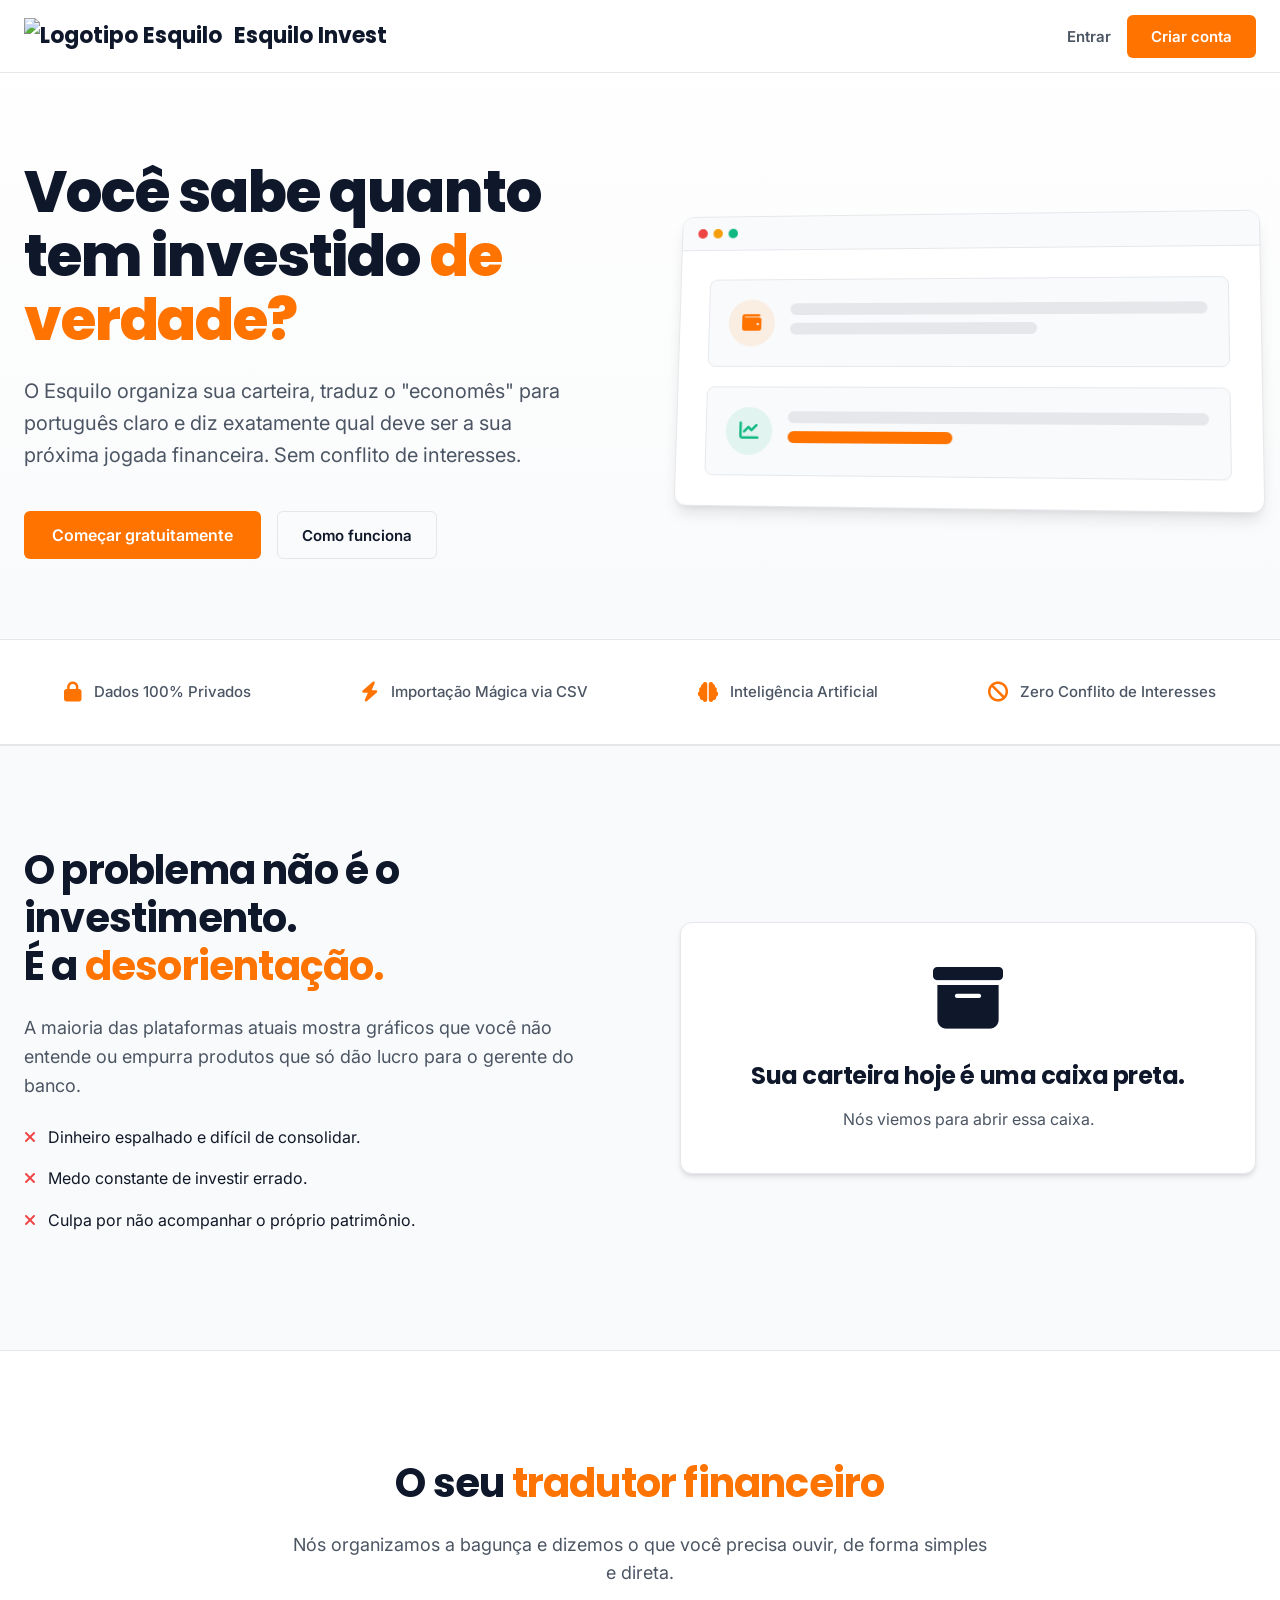
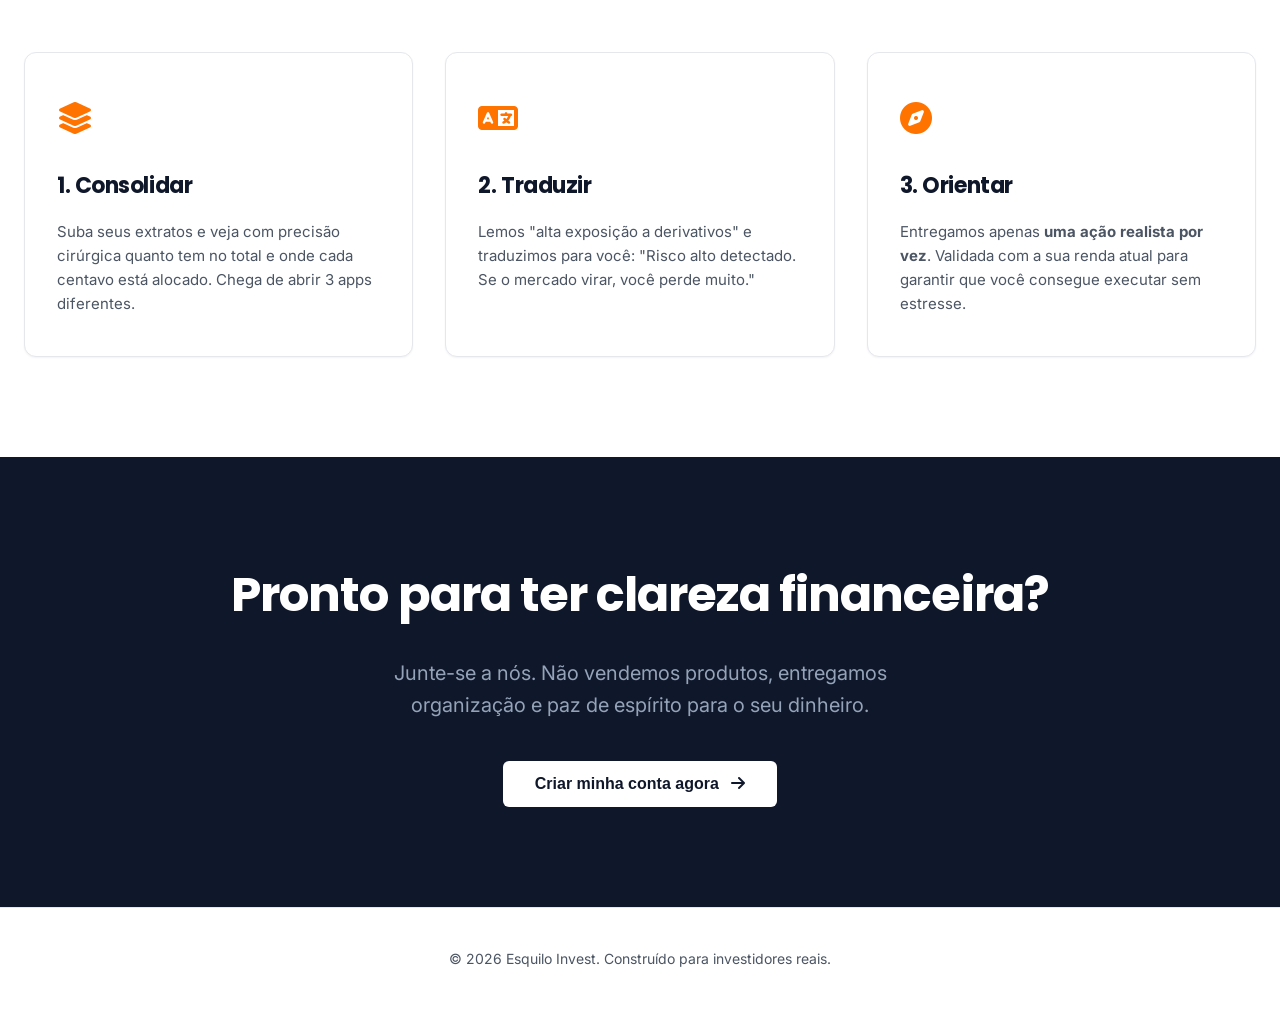
==== commit a064ce0e: "Update index.html" ====
--- a/frontend/cloudflare/index.html
+++ b/frontend/cloudflare/index.html
@@ -1,279 +1,627 @@
 <!DOCTYPE html>
 <html lang="pt-BR">
-  <head>
-    <meta charset="utf-8" />
-    <meta name="viewport" content="width=device-width, initial-scale=1" />
-    <meta name="theme-color" content="#f7eee9" />
-    <meta
-      name="description"
-      content="Esquilo Invest organiza, traduz e orienta sua vida financeira com uma visão clara, humana e elegante."
-    />
-    <title>Esquilo Invest | O tradutor da sua vida financeira</title>
-
-    <link rel="preconnect" href="https://fonts.googleapis.com" />
-    <link rel="preconnect" href="https://fonts.gstatic.com" crossorigin />
-    <link
-      href="https://fonts.googleapis.com/css2?family=Inter:wght@400;500;600;700;800&family=Poppins:wght@600;700;800&display=swap"
-      rel="stylesheet"
-    />
-    <link
-      rel="stylesheet"
-      href="https://cdnjs.cloudflare.com/ajax/libs/font-awesome/6.5.1/css/all.min.css"
-    />
-
-    <link rel="stylesheet" href="./styles/tokens.css" />
-    <link rel="stylesheet" href="./styles/base.css" />
-    <link rel="stylesheet" href="./styles/dashboard.refined.css" />
-    <link rel="stylesheet" href="./styles/index.css" />
-  </head>
-  <body>
-    <div class="scene">
-      <div class="scene__blur scene__blur--left"></div>
-      <div class="scene__blur scene__blur--right"></div>
-      <div class="scene__blur scene__blur--bottom"></div>
-      <img
-        class="scene__coin"
-        src="https://raw.githubusercontent.com/serealdemanga/esquilo-invest/refs/heads/main/icons/esquilo.png"
-        alt=""
-        aria-hidden="true"
-      />
-      <div class="scene__shape scene__shape--top" aria-hidden="true"></div>
-      <div class="scene__shape scene__shape--mid" aria-hidden="true"></div>
-      <div class="scene__shape scene__shape--bottom" aria-hidden="true"></div>
-
-      <main class="landing-shell">
-        <header class="landing-header">
-          <a class="landing-brand" href="./index.html" aria-label="Esquilo Invest">
-            <img
-              class="landing-brand__logo"
-              src="https://raw.githubusercontent.com/serealdemanga/esquilo-invest/refs/heads/main/icons/esquilo.png"
-              alt="Logo do Esquilo Invest"
-            />
-            <div class="landing-brand__copy">
-              <strong>Esquilo Invest</strong>
-              <span>Sua carteira, sem enrolação</span>
-            </div>
-          </a>
-
-          <nav class="landing-nav" aria-label="Navegação principal">
-            <a class="landing-nav__link" href="#dor">O problema</a>
-            <a class="landing-nav__link" href="#solucao">A solução</a>
-            <a class="landing-nav__link" href="#clareza">Clareza</a>
-            <button class="button button--secondary" type="button" data-open-auth="login">Entrar</button>
-          </nav>
-        </header>
-
-        <div class="landing-main">
-          <section class="landing-panel">
-            <div class="hero-grid">
-              <div class="hero-copy">
-                <span class="eyebrow">Clareza primeiro</span>
-                <h1>Sabe quanto tem investido <span class="text-highlight">no total, de verdade?</span></h1>
-                <p>
-                  Um lugar único para organizar o que você tem, entender se a sua carteira faz sentido e saber com mais clareza qual é a sua próxima jogada. Sem economês e sem tela bagunçada.
-                </p>
+<head>
+    <meta charset="UTF-8">
+    <meta name="viewport" content="width=device-width, initial-scale=1.0">
+    <title>Esquilo Invest | O Tradutor da sua Vida Financeira</title>
+    
+    <link rel="preconnect" href="https://fonts.googleapis.com">
+    <link rel="preconnect" href="https://fonts.gstatic.com" crossorigin>
+    <link href="https://fonts.googleapis.com/css2?family=Inter:wght@400;500;600&family=Poppins:wght@400;600;700;800&display=swap" rel="stylesheet">
+    <link rel="stylesheet" href="https://cdnjs.cloudflare.com/ajax/libs/font-awesome/6.5.1/css/all.min.css">
+    
+    <style>
+        /* =========================================================
+           ⬇️ COPIAR ISSO PARA: frontend/cloudflare/styles/index.css ⬇️
+           ========================================================= */
+           
+        /* TOKENS LOCAIS (Vibe Cloudflare) */
+        :root {
+            --bg-page: #FFFFFF;
+            --bg-surface: #F9FAFB;
+            --bg-surface-hover: #F3F4F6;
+            --brand-orange: #FF7300;
+            --brand-orange-hover: #E66800;
+            --brand-dark: #0F172A;
+            --text-main: #111827;
+            --text-muted: #4B5563;
+            --border-light: #E5E7EB;
+            --shadow-sm: 0 1px 2px 0 rgba(0, 0, 0, 0.05);
+            --shadow-md: 0 4px 6px -1px rgba(0, 0, 0, 0.1), 0 2px 4px -1px rgba(0, 0, 0, 0.06);
+            --shadow-lg: 0 10px 15px -3px rgba(0, 0, 0, 0.1), 0 4px 6px -2px rgba(0, 0, 0, 0.05);
+            --shadow-orange: 0 4px 14px rgba(255, 115, 0, 0.25);
+        }
+
+        * { box-sizing: border-box; margin: 0; padding: 0; }
+
+        body {
+            background-color: var(--bg-page); color: var(--text-main);
+            font-family: 'Inter', sans-serif; line-height: 1.6;
+            -webkit-font-smoothing: antialiased; overflow-x: hidden;
+        }
+
+        h1, h2, h3, h4 { font-family: 'Poppins', sans-serif; color: var(--brand-dark); letter-spacing: -0.02em; }
+        .highlight { color: var(--brand-orange); }
+        a { text-decoration: none; color: inherit; transition: color 0.2s; }
+        
+        .container { max-width: 1280px; margin: 0 auto; padding: 0 24px; }
+
+        /* HEADER */
+        header {
+            border-bottom: 1px solid var(--border-light);
+            background-color: rgba(255, 255, 255, 0.95);
+            backdrop-filter: blur(8px); position: fixed;
+            width: 100%; top: 0; z-index: 100;
+        }
+
+        .nav-container { display: flex; justify-content: space-between; align-items: center; height: 72px; }
+        .logo-area { display: flex; align-items: center; gap: 12px; font-family: 'Poppins', sans-serif; font-weight: 700; font-size: 22px; color: var(--brand-dark); }
+        .logo-area img { height: 36px; width: auto; }
+        
+        .nav-actions { display: flex; gap: 16px; align-items: center; }
+
+        /* BOTOES */
+        .btn-text {
+            background: none; border: none; font-family: 'Inter', sans-serif; font-weight: 600;
+            color: var(--text-muted); font-size: 15px; cursor: pointer; transition: color 0.2s;
+        }
+        .btn-text:hover { color: var(--brand-orange); }
+
+        .btn-primary {
+            background-color: var(--brand-orange); color: #FFFFFF;
+            padding: 12px 24px; border-radius: 6px; font-weight: 600; font-size: 15px;
+            border: none; cursor: pointer; transition: all 0.2s ease;
+            display: inline-flex; align-items: center; gap: 8px; font-family: 'Inter', sans-serif;
+        }
+        .btn-primary:hover { background-color: var(--brand-orange-hover); box-shadow: var(--shadow-orange); transform: translateY(-1px); }
+
+        .btn-secondary {
+            background-color: transparent; color: var(--brand-dark);
+            padding: 12px 24px; border-radius: 6px; font-weight: 600; font-size: 15px;
+            border: 1px solid var(--border-light); cursor: pointer; transition: all 0.2s ease;
+            display: inline-flex; align-items: center; gap: 8px; font-family: 'Inter', sans-serif;
+        }
+        .btn-secondary:hover { border-color: var(--brand-dark); background-color: var(--bg-surface); }
+
+        /* HERO SECTION (Estilo Cloudflare - 2 Colunas) */
+        .hero { padding: 160px 0 80px; background: linear-gradient(180deg, #FFFFFF 0%, #F9FAFB 100%); border-bottom: 1px solid var(--border-light); }
+        .hero-grid { display: grid; grid-template-columns: 1fr 1fr; gap: 60px; align-items: center; }
+        
+        .hero-content h1 { font-size: 58px; font-weight: 800; line-height: 1.1; margin-bottom: 24px; color: var(--brand-dark); }
+        .hero-content p { font-size: 20px; color: var(--text-muted); margin-bottom: 40px; max-width: 540px; }
+        .hero-actions { display: flex; gap: 16px; flex-wrap: wrap; }
+        
+        /* Hero Visual Mockup (CSS Puro) */
+        .hero-visual { position: relative; perspective: 1000px; }
+        .mockup-window { 
+            background: #FFFFFF; border: 1px solid var(--border-light); border-radius: 12px; 
+            box-shadow: var(--shadow-lg); overflow: hidden; transform: rotateY(-5deg) rotateX(5deg);
+            transition: transform 0.5s ease;
+        }
+        .mockup-window:hover { transform: rotateY(0) rotateX(0); }
+        .mockup-header { background: var(--bg-surface); padding: 12px 16px; border-bottom: 1px solid var(--border-light); display: flex; gap: 6px; }
+        .mockup-dot { width: 10px; height: 10px; border-radius: 50%; background: #E5E7EB; }
+        .mockup-dot.red { background: #EF4444; } .mockup-dot.yellow { background: #F59E0B; } .mockup-dot.green { background: #10B981; }
+        .mockup-body { padding: 30px; display: grid; gap: 20px; }
+        .mockup-card { background: var(--bg-surface); border: 1px solid var(--border-light); border-radius: 8px; padding: 20px; display: flex; align-items: center; gap: 16px; }
+        .mockup-icon { width: 48px; height: 48px; border-radius: 50%; background: rgba(255,115,0,0.1); color: var(--brand-orange); display: flex; justify-content: center; align-items: center; font-size: 20px; }
+        .mockup-text-line { height: 12px; background: #E5E7EB; border-radius: 6px; margin-bottom: 8px; }
+        .mockup-text-line.short { width: 60%; }
+        .mockup-text-line.orange { background: var(--brand-orange); width: 40%; }
+
+        /* TRUST STRIP */
+        .trust-strip { padding: 40px 0; border-bottom: 1px solid var(--border-light); background: #FFFFFF; }
+        .trust-container { display: flex; justify-content: space-around; align-items: center; flex-wrap: wrap; gap: 30px; }
+        .trust-item { display: flex; align-items: center; gap: 12px; color: var(--text-muted); font-weight: 500; font-size: 15px; }
+        .trust-item i { color: var(--brand-orange); font-size: 20px; }
+
+        /* ZIG-ZAG SECTIONS (Problema / Solução) */
+        .zigzag-section { padding: 100px 0; }
+        .zigzag-section.bg-gray { background-color: var(--bg-surface); border-top: 1px solid var(--border-light); border-bottom: 1px solid var(--border-light); }
+        .zigzag-grid { display: grid; grid-template-columns: 1fr 1fr; gap: 80px; align-items: center; }
+        .zigzag-text h2 { font-size: 40px; margin-bottom: 24px; line-height: 1.2; }
+        .zigzag-text p { font-size: 18px; color: var(--text-muted); margin-bottom: 24px; }
+        
+        .pain-list { list-style: none; }
+        .pain-list li { margin-bottom: 16px; font-size: 16px; display: flex; align-items: flex-start; gap: 12px; color: var(--text-main); }
+        .pain-list i { color: #EF4444; margin-top: 4px; }
+        .check-list i { color: #10B981; } /* Verde para a solução */
+
+        .feature-box { background: #FFFFFF; border: 1px solid var(--border-light); border-radius: 12px; padding: 40px; box-shadow: var(--shadow-md); text-align: center; position: relative; }
+        .feature-box i.main-icon { font-size: 70px; color: var(--brand-dark); margin-bottom: 24px; }
+        .feature-box h3 { font-size: 24px; margin-bottom: 12px; }
+
+        /* PILLARS GRID */
+        .pillars-section { padding: 100px 0; text-align: center; background: #FFFFFF; }
+        .section-header { margin-bottom: 64px; max-width: 700px; margin-inline: auto; }
+        .section-header h2 { font-size: 40px; margin-bottom: 16px; }
+        .section-header p { font-size: 18px; color: var(--text-muted); }
+        
+        .pillars-grid { display: grid; grid-template-columns: repeat(3, 1fr); gap: 32px; text-align: left; }
+        .pillar-card { background: var(--bg-page); border: 1px solid var(--border-light); border-radius: 12px; padding: 40px 32px; transition: all 0.3s ease; box-shadow: var(--shadow-sm); }
+        .pillar-card:hover { transform: translateY(-4px); box-shadow: var(--shadow-lg); border-color: var(--border-light); }
+        .pillar-icon { margin-bottom: 24px; color: var(--brand-orange); font-size: 32px; }
+        .pillar-card h3 { font-size: 22px; margin-bottom: 16px; }
+        .pillar-card p { color: var(--text-muted); font-size: 15px; }
+
+        /* CTA DARK BOTTOM */
+        .cta-bottom { background-color: var(--brand-dark); color: #FFFFFF; padding: 100px 0; text-align: center; }
+        .cta-bottom h2 { color: #FFFFFF; font-size: 48px; margin-bottom: 24px; }
+        .cta-bottom p { font-size: 20px; color: #94A3B8; max-width: 600px; margin: 0 auto 40px; }
+        
+        .btn-white {
+            background-color: #FFFFFF; color: var(--brand-dark);
+            padding: 14px 32px; border-radius: 6px; font-weight: 700; font-size: 16px;
+            border: none; cursor: pointer; transition: all 0.2s ease;
+        }
+        .btn-white:hover { background-color: var(--border-light); transform: translateY(-2px); }
+
+        /* FOOTER SIMPLES */
+        footer { background: var(--bg-page); padding: 40px 0; border-top: 1px solid var(--border-light); text-align: center; color: var(--text-muted); font-size: 14px; }
+
+        /* MODAIS (MANTIDOS INTACTOS, APENAS CORES ATUALIZADAS PARA MATCH) */
+        .modal-overlay {
+            position: fixed; top: 0; left: 0; width: 100%; height: 100%;
+            background: rgba(15, 23, 42, 0.7); backdrop-filter: blur(4px);
+            display: none; justify-content: center; align-items: center;
+            z-index: 999; opacity: 0; transition: opacity 0.3s ease; overflow-y: auto; padding: 20px;
+        }
+        .modal-overlay.active { display: flex; opacity: 1; }
+        .modal-content {
+            background: var(--bg-page); padding: 40px; border-radius: 12px;
+            width: 100%; max-width: 420px; box-shadow: var(--shadow-lg);
+            position: relative; transform: translateY(20px); transition: transform 0.3s ease; margin: auto;
+        }
+        .modal-overlay.active .modal-content { transform: translateY(0); }
+        #signupModal .modal-content { max-width: 540px; }
+
+        .close-modal { position: absolute; top: 20px; right: 20px; background: none; border: none; font-size: 24px; color: var(--text-muted); cursor: pointer; transition: color 0.2s; }
+        .close-modal:hover { color: var(--brand-orange); }
+        .modal-header { margin-bottom: 24px; }
+        .modal-header h2 { font-size: 28px; line-height: 1.2; }
+        .modal-header p { color: var(--text-muted); font-size: 14px; margin-top: 8px; }
+
+        .input-group { margin-bottom: 20px; position: relative; }
+        .input-row { display: grid; grid-template-columns: 1fr 1fr; gap: 16px; }
+        .input-group label { display: block; margin-bottom: 8px; font-weight: 600; font-size: 13px; color: var(--text-main); }
+        .input-group input {
+            width: 100%; padding: 12px 16px; border: 1px solid var(--border-light);
+            border-radius: 6px; font-size: 15px; background: var(--bg-surface); color: var(--text-main);
+            outline: none; transition: border 0.2s, box-shadow 0.2s;
+        }
+        .input-group input:focus { border-color: var(--brand-orange); box-shadow: 0 0 0 3px rgba(255,115,0,0.1); background: #FFF; }
+        
+        .email-suggestions {
+            position: absolute; top: 100%; left: 0; width: 100%;
+            background: #fff; border: 1px solid var(--border-light); border-radius: 6px;
+            margin-top: 4px; z-index: 10; display: none; box-shadow: var(--shadow-md); overflow: hidden;
+        }
+        .email-suggestions div { padding: 10px 16px; cursor: pointer; color: var(--text-muted); font-size: 14px; }
+        .email-suggestions div:hover { background: var(--bg-surface); color: var(--brand-orange); }
+        
+        .keyboard-grid { display: grid; grid-template-columns: repeat(3, 1fr); gap: 10px; margin-bottom: 24px; }
+        .key-btn { background: var(--bg-page); border: 1px solid var(--border-light); padding: 14px 0; border-radius: 6px; font-weight: 600; font-size: 16px; cursor: pointer; transition: all 0.2s; color: var(--text-main); box-shadow: var(--shadow-sm); }
+        .key-btn:hover { border-color: var(--text-muted); }
+        .key-action { background: var(--bg-surface); color: var(--text-muted); }
+        
+        .password-display { display: flex; gap: 12px; justify-content: center; margin-bottom: 10px; height: 48px; align-items: center; background: var(--bg-surface); border-radius: 6px; border: 1px solid var(--border-light); }
+        .pwd-dot { width: 12px; height: 12px; border-radius: 50%; background: var(--border-light); transition: all 0.2s; }
+        .pwd-dot.filled { background: var(--brand-orange); transform: scale(1.2); }
+
+        .modal-links { display: flex; justify-content: space-between; margin-top: 24px; font-size: 13px; }
+        .modal-links a { color: var(--brand-orange); font-weight: 600; cursor: pointer; }
+        .modal-links a:hover { text-decoration: underline; }
+
+        @media (max-width: 992px) { 
+            .hero-grid, .zigzag-grid { grid-template-columns: 1fr; gap: 40px; }
+            .hero { padding-top: 120px; text-align: center; }
+            .hero-content p { margin-inline: auto; }
+            .hero-actions { justify-content: center; }
+            .pillars-grid { grid-template-columns: 1fr; }
+            .zigzag-grid > div:first-child { order: 2; } /* Mobile reorder para imagem ficar em cima */
+        }
+        @media (max-width: 500px) { .input-row { grid-template-columns: 1fr; gap: 0; } .hero h1 { font-size: 40px; } }
+        /* ==================== FIM DO CSS ==================== */
+    </style>
+</head>
+<body>
+
+    <!-- NAVBAR CLOUDFLARE STYLE -->
+    <header>
+        <div class="container nav-container">
+            <div class="logo-area">
+                <img src="https://github.com/serealdemanga/esquilo-invest/blob/main/icons/esquilo.png?raw=true" alt="Logotipo Esquilo">
+                Esquilo Invest
+            </div>
+            <div class="nav-actions">
+                <button class="btn-text" id="openLoginBtn">Entrar</button>
+                <button class="btn-primary" id="openSignupHeaderBtn">Criar conta</button>
+            </div>
+        </div>
+    </header>
+
+    <!-- HERO SECTION (2 COLUNAS) -->
+    <section class="hero">
+        <div class="container hero-grid">
+            <div class="hero-content">
+                <h1>Você sabe quanto tem investido <span class="highlight">de verdade?</span></h1>
+                <p>O Esquilo organiza sua carteira, traduz o "economês" para português claro e diz exatamente qual deve ser a sua próxima jogada financeira. Sem conflito de interesses.</p>
                 <div class="hero-actions">
-                  <button class="button button--primary" type="button" data-open-auth="signup">
-                    Começar a organizar agora <i class="fa-solid fa-arrow-right"></i>
-                  </button>
-                  <button class="button button--secondary" type="button" data-open-auth="signup">
-                    Criar conta gratuita
-                  </button>
-                </div>
-                <div class="hero-badges">
-                  <span class="hero-badge"><i class="fa-solid fa-shield-halved"></i> Privado e seguro</span>
-                  <span class="hero-badge"><i class="fa-solid fa-file-csv"></i> Importação por extrato</span>
-                  <span class="hero-badge"><i class="fa-solid fa-language"></i> Tradução com IA</span>
-                </div>
-              </div>
-
-              <aside class="hero-aside">
-                <article class="hero-card hero-card--highlight">
-                  <div class="hero-card__icon"><i class="fa-solid fa-compass"></i></div>
-                  <h2>O Esquilo não é uma corretora. É o seu tradutor.</h2>
-                  <p>
-                    A proposta aqui não é empurrar produto. É consolidar, traduzir e orientar a sua vida financeira com mais contexto e menos ruído.
-                  </p>
-                </article>
-
-                <article class="hero-card">
-                  <span class="eyebrow">Como isso aparece</span>
-                  <div class="hero-card__list">
-                    <div class="hero-card__list-item">
-                      <strong>Você entende o todo primeiro</strong>
-                      <span>Patrimônio, resultado e leitura principal logo de cara.</span>
+                    <button class="btn-primary" id="openSignupHeroBtn" style="padding: 14px 28px; font-size: 16px;">
+                        Começar gratuitamente
+                    </button>
+                    <button class="btn-secondary" onclick="document.getElementById('solucao').scrollIntoView({behavior: 'smooth'})">
+                        Como funciona
+                    </button>
+                </div>
+            </div>
+            
+            <div class="hero-visual">
+                <div class="mockup-window">
+                    <div class="mockup-header">
+                        <div class="mockup-dot red"></div><div class="mockup-dot yellow"></div><div class="mockup-dot green"></div>
                     </div>
-                    <div class="hero-card__list-item">
-                      <strong>Depois vê o peso da carteira</strong>
-                      <span>Onde está a concentração e o que precisa de atenção.</span>
+                    <div class="mockup-body">
+                        <div class="mockup-card">
+                            <div class="mockup-icon"><i class="fa-solid fa-wallet"></i></div>
+                            <div style="flex: 1;">
+                                <div class="mockup-text-line"></div>
+                                <div class="mockup-text-line short"></div>
+                            </div>
+                        </div>
+                        <div class="mockup-card">
+                            <div class="mockup-icon" style="background: rgba(16, 185, 129, 0.1); color: #10B981;"><i class="fa-solid fa-chart-line"></i></div>
+                            <div style="flex: 1;">
+                                <div class="mockup-text-line"></div>
+                                <div class="mockup-text-line orange"></div>
+                            </div>
+                        </div>
                     </div>
-                    <div class="hero-card__list-item">
-                      <strong>Por fim, sai com rumo</strong>
-                      <span>O que manter, o que revisar e o que vale acompanhar.</span>
-                    </div>
-                  </div>
-                </article>
-              </aside>
-            </div>
-          </section>
-
-          <section class="landing-panel" id="dor">
-            <div class="section-grid">
-              <article class="section-card">
-                <span class="eyebrow">A dor real</span>
-                <h2>O problema não é investir. É a <span class="text-highlight">desorientação.</span></h2>
-                <p>
-                  As plataformas atuais mostram saldo, jogam gráfico na tela e fingem que isso basta. O que normalmente falta é uma visão consolidada que ajude você a entender o que de fato está acontecendo com o seu dinheiro.
-                </p>
-                <div class="pain-list">
-                  <div class="pain-list__item"><i class="fa-solid fa-xmark"></i><span>Dinheiro espalhado em corretoras, bancos e previdência, sem uma visão única.</span></div>
-                  <div class="pain-list__item"><i class="fa-solid fa-xmark"></i><span>Dificuldade de entender a rentabilidade real consolidada da carteira.</span></div>
-                  <div class="pain-list__item"><i class="fa-solid fa-xmark"></i><span>Medo de estar investindo mal e só descobrir tarde demais.</span></div>
-                  <div class="pain-list__item"><i class="fa-solid fa-xmark"></i><span>Recomendações genéricas que ignoram sua realidade e seu momento.</span></div>
-                </div>
-              </article>
-
-              <aside class="section-card pain-visual">
-                <div class="pain-visual__mock">
-                  <div class="pain-visual__main">
-                    <i class="fa-solid fa-chart-pie"></i>
-                    <span><i class="fa-solid fa-question"></i></span>
-                  </div>
-                  <h3>Sua carteira hoje pode estar parecendo uma caixa preta.</h3>
-                  <p>
-                    Você sabe que tem dinheiro ali, mas não enxerga com clareza o que está funcionando, o que está pesado demais e o que precisa ser revisto.
-                  </p>
-                </div>
-              </aside>
-            </div>
-          </section>
-
-          <section class="landing-panel" id="solucao">
-            <div class="section-grid section-grid--reverse">
-              <aside class="section-card">
-                <span class="eyebrow">O que muda</span>
-                <h2>O Esquilo organiza a confusão e fala em português normal.</h2>
-                <p>
-                  Em vez de despejar dado cru, ele entrega uma leitura prática. Você entende quanto tem, onde está o peso da carteira e qual é o próximo passo mais sensato agora.
-                </p>
-              </aside>
-              <article class="section-card">
-                <span class="eyebrow">Os 3 pilares</span>
-                <h2>Consolidar. Traduzir. Orientar.</h2>
-                <p>
-                  Esse é o núcleo da proposta. Menos tela que impressiona por volume. Mais tela que ajuda de verdade.
-                </p>
-              </article>
-            </div>
-
+                </div>
+            </div>
+        </div>
+    </section>
+
+    <!-- TRUST STRIP -->
+    <div class="trust-strip">
+        <div class="container trust-container">
+            <div class="trust-item"><i class="fa-solid fa-lock"></i> Dados 100% Privados</div>
+            <div class="trust-item"><i class="fa-solid fa-bolt"></i> Importação Mágica via CSV</div>
+            <div class="trust-item"><i class="fa-solid fa-brain"></i> Inteligência Artificial</div>
+            <div class="trust-item"><i class="fa-solid fa-ban"></i> Zero Conflito de Interesses</div>
+        </div>
+    </div>
+
+    <!-- ZIG-ZAG 1: A DOR -->
+    <section class="zigzag-section bg-gray">
+        <div class="container zigzag-grid">
+            <div class="zigzag-text">
+                <h2>O problema não é o investimento. <br>É a <span class="highlight">desorientação.</span></h2>
+                <p>A maioria das plataformas atuais mostra gráficos que você não entende ou empurra produtos que só dão lucro para o gerente do banco.</p>
+                <ul class="pain-list">
+                    <li><i class="fa-solid fa-xmark"></i> Dinheiro espalhado e difícil de consolidar.</li>
+                    <li><i class="fa-solid fa-xmark"></i> Medo constante de investir errado.</li>
+                    <li><i class="fa-solid fa-xmark"></i> Culpa por não acompanhar o próprio patrimônio.</li>
+                </ul>
+            </div>
+            <div class="feature-box">
+                <i class="fa-solid fa-box-archive main-icon"></i>
+                <h3>Sua carteira hoje é uma caixa preta.</h3>
+                <p style="color: var(--text-muted);">Nós viemos para abrir essa caixa.</p>
+            </div>
+        </div>
+    </section>
+
+    <!-- PILLARS / FEATURES GRID -->
+    <section class="pillars-section" id="solucao">
+        <div class="container">
+            <div class="section-header">
+                <h2>O seu <span class="highlight">tradutor financeiro</span></h2>
+                <p>Nós organizamos a bagunça e dizemos o que você precisa ouvir, de forma simples e direta.</p>
+            </div>
             <div class="pillars-grid">
-              <article class="pillar-card">
-                <div class="pillar-card__icon"><i class="fa-solid fa-box-open"></i></div>
-                <h3>1. Consolidar</h3>
-                <p>Reunir ações, fundos e previdência em um lugar só para você finalmente enxergar o total sem abrir várias plataformas ao mesmo tempo.</p>
-              </article>
-              <article class="pillar-card">
-                <div class="pillar-card__icon"><i class="fa-solid fa-language"></i></div>
-                <h3>2. Traduzir</h3>
-                <p>Trocar o texto duro e técnico por uma leitura clara sobre concentração, risco, desempenho e equilíbrio da carteira.</p>
-              </article>
-              <article class="pillar-card">
-                <div class="pillar-card__icon"><i class="fa-solid fa-compass"></i></div>
-                <h3>3. Orientar</h3>
-                <p>Em vez de empilhar recomendações genéricas, entregar uma direção mais objetiva sobre o que merece sua atenção agora.</p>
-              </article>
-            </div>
-          </section>
-
-          <section class="landing-panel" id="clareza">
-            <div class="trust-wrap">
-              <article class="trust-card">
-                <span class="eyebrow landing-eyebrow-dark">Clareza</span>
-                <h2>Nós não vendemos produto. Nós entregamos entendimento.</h2>
-                <p>
-                  O foco do Esquilo é te ajudar a compreender melhor a sua própria vida financeira. A interface foi pensada para respirar, fazer sentido e deixar o que importa mais visível do que o ruído.
-                </p>
-                <div class="trust-card__actions">
-                  <button class="button button--dark" type="button" data-open-auth="signup">
-                    Criar minha conta gratuita <i class="fa-solid fa-bolt"></i>
-                  </button>
-                  <button class="button button--light" type="button" data-open-auth="login">
-                    Entrar na minha conta
-                  </button>
-                </div>
-              </article>
-            </div>
-          </section>
-        </div>
-      </main>
+                <div class="pillar-card">
+                    <div class="pillar-icon"><i class="fa-solid fa-layer-group"></i></div>
+                    <h3>1. Consolidar</h3>
+                    <p>Suba seus extratos e veja com precisão cirúrgica quanto tem no total e onde cada centavo está alocado. Chega de abrir 3 apps diferentes.</p>
+                </div>
+                <div class="pillar-card">
+                    <div class="pillar-icon"><i class="fa-solid fa-language"></i></div>
+                    <h3>2. Traduzir</h3>
+                    <p>Lemos "alta exposição a derivativos" e traduzimos para você: "Risco alto detectado. Se o mercado virar, você perde muito."</p>
+                </div>
+                <div class="pillar-card">
+                    <div class="pillar-icon"><i class="fa-solid fa-compass"></i></div>
+                    <h3>3. Orientar</h3>
+                    <p>Entregamos apenas <strong>uma ação realista por vez</strong>. Validada com a sua renda atual para garantir que você consegue executar sem estresse.</p>
+                </div>
+            </div>
+        </div>
+    </section>
+
+    <!-- BOTTOM CTA -->
+    <section class="cta-bottom">
+        <div class="container">
+            <h2>Pronto para ter clareza financeira?</h2>
+            <p>Junte-se a nós. Não vendemos produtos, entregamos organização e paz de espírito para o seu dinheiro.</p>
+            <button class="btn-white" id="openSignupFooterBtn">
+                Criar minha conta agora <i class="fa-solid fa-arrow-right" style="margin-left: 8px;"></i>
+            </button>
+        </div>
+    </section>
+    
+    <footer>
+        <div class="container">
+            <p>&copy; 2026 Esquilo Invest. Construído para investidores reais.</p>
+        </div>
+    </footer>
+
+    <!-- MODAIS (MANTIDOS E REVISADOS) -->
+    
+    <!-- MODAL DE LOGIN -->
+    <div class="modal-overlay" id="loginModal">
+        <div class="modal-content">
+            <button class="close-modal" onclick="closeModal('loginModal')"><i class="fa-solid fa-xmark"></i></button>
+            <div class="modal-header">
+                <h2>Acessar conta</h2>
+                <p>Bem-vindo de volta ao Esquilo.</p>
+            </div>
+            
+            <div class="input-group">
+                <label>CPF ou E-mail</label>
+                <input type="text" id="loginUser" placeholder="000.000.000-00 ou email@exemplo.com" autocomplete="off">
+                <div class="email-suggestions" id="emailSuggestions"></div>
+            </div>
+
+            <div class="input-group" style="margin-bottom: 16px;">
+                <label>Senha de 6 dígitos</label>
+                <div class="password-display" id="pwdDisplay">
+                    <div class="pwd-dot"></div><div class="pwd-dot"></div><div class="pwd-dot"></div>
+                    <div class="pwd-dot"></div><div class="pwd-dot"></div><div class="pwd-dot"></div>
+                </div>
+            </div>
+
+            <div class="keyboard-grid" id="virtualKeyboard"></div>
+
+            <button class="btn-primary" id="btnAcessarConta" style="width: 100%; justify-content: center; font-size: 16px; padding: 14px;">
+                Entrar <i class="fa-solid fa-lock-open"></i>
+            </button>
+
+            <div class="modal-links">
+                <a href="javascript:void(0)" onclick="showToast('Recuperação de senha em breve!')">Esqueci a senha</a>
+                <a href="javascript:void(0)" onclick="switchModal('loginModal', 'signupModal')">Criar conta</a>
+            </div>
+        </div>
     </div>
 
-    <aside class="auth-modal" id="authModal" aria-hidden="true">
-      <div class="auth-modal__card" role="dialog" aria-modal="true" aria-labelledby="authModalTitle">
-        <div class="auth-modal__header">
-          <div>
-            <span class="eyebrow" id="authModeLabel">Acesso</span>
-            <h2 class="auth-modal__title" id="authModalTitle">Entrar no Esquilo</h2>
-            <p class="auth-modal__text" id="authModalText">
-              Por enquanto não vamos validar nada. Preencha do jeito que quiser e siga para o dashboard.
-            </p>
-          </div>
-          <button class="auth-modal__close" type="button" data-auth-close aria-label="Fechar">
-            <i class="fa-solid fa-xmark"></i>
-          </button>
-        </div>
-
-        <div class="auth-modal__tabs">
-          <button class="auth-tab is-active" type="button" data-auth-mode="login">Entrar</button>
-          <button class="auth-tab" type="button" data-auth-mode="signup">Criar conta</button>
-        </div>
-
-        <form class="auth-form" id="authForm">
-          <div class="field">
-            <label class="field__label" for="authUser">CPF ou e-mail</label>
-            <input class="field__input" type="text" id="authUser" placeholder="000.000.000-00 ou email@exemplo.com" autocomplete="off" />
-            <div class="email-suggestions" id="emailSuggestions"></div>
-          </div>
-
-          <div class="password-box">
-            <label class="field__label">Senha de 6 dígitos</label>
-            <div class="password-display" id="passwordDisplay" aria-label="Senha digitada">
-              <span class="password-dot"></span>
-              <span class="password-dot"></span>
-              <span class="password-dot"></span>
-              <span class="password-dot"></span>
-              <span class="password-dot"></span>
-              <span class="password-dot"></span>
-            </div>
-            <div class="keyboard-grid" id="virtualKeyboard"></div>
-          </div>
-
-          <button class="button button--primary" type="submit" id="authSubmitButton">
-            Entrar no Esquilo <i class="fa-solid fa-lock-open"></i>
-          </button>
-
-          <div class="auth-modal__footer">
-            <button class="auth-link" type="button" data-auth-help="senha">Esqueci minha senha</button>
-            <button class="auth-link" type="button" data-auth-mode="signup">Ainda não tem conta? Criar</button>
-          </div>
-        </form>
-      </div>
-    </aside>
-
-    <aside class="friendly-modal" id="friendlyModal" hidden>
-      <div class="friendly-modal__card" role="dialog" aria-modal="true" aria-labelledby="friendlyModalTitle">
-        <span class="friendly-modal__eyebrow">Esquilo</span>
-        <h2 class="friendly-modal__title" id="friendlyModalTitle">Essa parte ainda vai ser ligada</h2>
-        <p class="friendly-modal__message" id="friendlyModalMessage">
-          A estrutura está pronta, mas essa etapa ainda depende do backend final.
-        </p>
-        <div class="friendly-modal__actions">
-          <button class="button button--secondary" type="button" data-friendly-close>Fechar</button>
-          <button class="button button--primary" type="button" data-friendly-open-auth>Voltar para o acesso</button>
-        </div>
-      </div>
-    </aside>
-
-    <script src="./scripts/index.js"></script>
-  </body>
-</html>
+    <!-- MODAL DE CADASTRO -->
+    <div class="modal-overlay" id="signupModal">
+        <div class="modal-content">
+            <button class="close-modal" onclick="closeModal('signupModal')"><i class="fa-solid fa-xmark"></i></button>
+            <div class="modal-header">
+                <h2>Criar conta</h2>
+                <p>Organize sua vida financeira em menos de 1 minuto.</p>
+            </div>
+            
+            <div class="input-group">
+                <label>Nome Completo</label>
+                <input type="text" id="cadNome" placeholder="Seu nome">
+            </div>
+
+            <div class="input-row">
+                <div class="input-group">
+                    <label>CPF</label>
+                    <input type="text" id="cadCpf" placeholder="000.000.000-00" maxlength="14">
+                </div>
+                <div class="input-group">
+                    <label>Nascimento</label>
+                    <input type="text" id="cadNasc" placeholder="DD/MM/AAAA" maxlength="10">
+                </div>
+            </div>
+
+            <div class="input-group">
+                <label>WhatsApp</label>
+                <input type="text" id="cadPhone" placeholder="(00) 00000-0000" maxlength="15">
+            </div>
+
+            <div class="input-group">
+                <label>E-mail</label>
+                <input type="email" id="cadEmail" placeholder="seu@email.com">
+            </div>
+
+            <div class="input-group">
+                <label>Criar Senha (6 números)</label>
+                <input type="password" id="cadSenha" placeholder="••••••" maxlength="6" inputmode="numeric">
+            </div>
+
+            <button class="btn-primary" id="btnCriarContaFinal" style="width: 100%; justify-content: center; font-size: 16px; padding: 14px;">
+                Finalizar cadastro <i class="fa-solid fa-rocket"></i>
+            </button>
+
+            <div class="modal-links" style="justify-content: center;">
+                <a href="javascript:void(0)" onclick="switchModal('signupModal', 'loginModal')">Já possui conta? Entrar</a>
+            </div>
+        </div>
+    </div>
+
+    <script>
+        /* =========================================================
+           ⬇️ COPIAR ISSO PARA: frontend/cloudflare/scripts/index.js ⬇️
+           ========================================================= */
+
+        function showToast(message) {
+            let toast = document.getElementById('customToast');
+            if (!toast) {
+                toast = document.createElement('div');
+                toast.id = 'customToast';
+                toast.style.cssText = 'position: fixed; bottom: 30px; left: 50%; transform: translateX(-50%); background-color: var(--brand-dark); color: #FFF; padding: 14px 28px; border-radius: 8px; font-weight: 600; font-family: "Inter", sans-serif; z-index: 10000; box-shadow: var(--shadow-lg); opacity: 0; transition: opacity 0.3s ease; pointer-events: none; border-left: 4px solid var(--brand-orange);';
+                document.body.appendChild(toast);
+            }
+            toast.innerHTML = '<i class="fa-solid fa-circle-check" style="color: var(--brand-orange); margin-right: 8px;"></i> ' + message;
+            toast.style.opacity = '1';
+            setTimeout(() => { toast.style.opacity = '0'; }, 3000);
+        }
+
+        // LÓGICA MODAIS
+        function openModal(id) {
+            const modal = document.getElementById(id);
+            if (!modal) return;
+            modal.style.display = 'flex';
+            setTimeout(() => modal.classList.add('active'), 10);
+            if(id === 'loginModal') { shuffleKeyboard(); clearPassword(); }
+        }
+
+        function closeModal(id) {
+            const modal = document.getElementById(id);
+            if (!modal) return;
+            modal.classList.remove('active');
+            setTimeout(() => modal.style.display = 'none', 300);
+        }
+
+        function switchModal(closeId, openId) {
+            closeModal(closeId);
+            setTimeout(() => openModal(openId), 300);
+        }
+
+        // Listeners dos Botões
+        document.getElementById('openLoginBtn')?.addEventListener('click', () => openModal('loginModal'));
+        document.getElementById('openSignupHeaderBtn')?.addEventListener('click', () => openModal('signupModal'));
+        document.getElementById('openSignupHeroBtn')?.addEventListener('click', () => openModal('signupModal'));
+        document.getElementById('openSignupFooterBtn')?.addEventListener('click', () => openModal('signupModal'));
+
+        // Redirects Fake pro Preview
+        document.getElementById('btnAcessarConta')?.addEventListener('click', (e) => {
+            e.preventDefault(); 
+            showToast('Login efetuado! Autenticando...');
+            setTimeout(() => closeModal('loginModal'), 1000);
+        });
+        
+        document.getElementById('btnCriarContaFinal')?.addEventListener('click', (e) => {
+            e.preventDefault(); 
+            showToast('Conta criada com sucesso!');
+            setTimeout(() => closeModal('signupModal'), 1000);
+        });
+
+        window.addEventListener('click', (e) => {
+            if (e.target.classList.contains('modal-overlay')) closeModal(e.target.id);
+        });
+
+        // MÁSCARAS
+        document.getElementById('cadNome')?.addEventListener('input', function() {
+            let val = this.value.toLowerCase().replace(/(?:^|\s)\S/g, a => a.toUpperCase());
+            this.value = val.replace(/\s(De|Da|Do|Dos|Das)\s/g, m => m.toLowerCase());
+        });
+
+        document.getElementById('cadCpf')?.addEventListener('input', function() {
+            let val = this.value.replace(/\D/g, '');
+            if (val.length > 11) val = val.slice(0, 11);
+            if (val.length > 9) val = val.replace(/(\d{3})(\d{3})(\d{3})(\d{2})/, "$1.$2.$3-$4");
+            else if (val.length > 6) val = val.replace(/(\d{3})(\d{3})(\d{3})/, "$1.$2.$3");
+            else if (val.length > 3) val = val.replace(/(\d{3})(\d{3})/, "$1.$2");
+            this.value = val;
+        });
+
+        document.getElementById('cadNasc')?.addEventListener('input', function() {
+            let val = this.value.replace(/\D/g, '');
+            if (val.length > 8) val = val.slice(0, 8);
+            if (val.length > 4) val = val.replace(/(\d{2})(\d{2})(\d{1,4})/, "$1/$2/$3");
+            else if (val.length > 2) val = val.replace(/(\d{2})(\d{1,2})/, "$1/$2");
+            this.value = val;
+        });
+
+        document.getElementById('cadPhone')?.addEventListener('input', function() {
+            let val = this.value.replace(/\D/g, '');
+            if (val.length > 11) val = val.slice(0, 11);
+            if (val.length > 2) val = val.replace(/^(\d{2})(\d)/g, '($1) $2');
+            if (val.length > 9) val = val.replace(/(\d{5})(\d)/, '$1-$2');
+            this.value = val;
+        });
+        
+        document.getElementById('cadSenha')?.addEventListener('input', function() {
+            this.value = this.value.replace(/\D/g, ''); // Garante só números na senha do cadastro
+        });
+
+        // AUTOCOMPLETE DE EMAIL
+        const loginUser = document.getElementById('loginUser');
+        const suggestionsBox = document.getElementById('emailSuggestions');
+        const domains = ['@gmail.com', '@hotmail.com', '@outlook.com', '@yahoo.com.br', '@apple.com'];
+
+        loginUser?.addEventListener('input', function() {
+            let val = this.value;
+            if (/[a-zA-Z@]/.test(val)) {
+                if (val.includes('@')) {
+                    const parts = val.split('@');
+                    const typedDomain = parts[1];
+                    suggestionsBox.innerHTML = '';
+                    let hasMatch = false;
+                    domains.forEach(domain => {
+                        if (domain.startsWith('@' + typedDomain) && '@'+typedDomain !== domain) {
+                            let div = document.createElement('div');
+                            div.innerText = parts[0] + domain;
+                            div.onclick = () => {
+                                loginUser.value = parts[0] + domain;
+                                suggestionsBox.style.display = 'none';
+                                loginUser.focus();
+                            };
+                            suggestionsBox.appendChild(div);
+                            hasMatch = true;
+                        }
+                    });
+                    suggestionsBox.style.display = hasMatch ? 'block' : 'none';
+                } else { suggestionsBox.style.display = 'none'; }
+            } else {
+                suggestionsBox.style.display = 'none';
+                val = val.replace(/\D/g, '');
+                if (val.length > 11) val = val.slice(0, 11);
+                if (val.length > 9) val = val.replace(/(\d{3})(\d{3})(\d{3})(\d{2})/, "$1.$2.$3-$4");
+                else if (val.length > 6) val = val.replace(/(\d{3})(\d{3})(\d{3})/, "$1.$2.$3");
+                else if (val.length > 3) val = val.replace(/(\d{3})(\d{3})/, "$1.$2");
+                this.value = val;
+            }
+        });
+
+        document.addEventListener('click', (e) => {
+            if (e.target !== loginUser && suggestionsBox) suggestionsBox.style.display = 'none';
+        });
+
+        // TECLADO VIRTUAL LOGIN
+        let passwordLength = 0;
+        const maxPassword = 6;
+        const keyboardGrid = document.getElementById('virtualKeyboard');
+        const pwdDots = document.querySelectorAll('.pwd-dot');
+
+        function shuffleKeyboard() {
+            if(!keyboardGrid) return;
+            keyboardGrid.innerHTML = '';
+            let digits = [0, 1, 2, 3, 4, 5, 6, 7, 8, 9];
+            digits.sort(() => Math.random() - 0.5);
+            for(let i=0; i<10; i+=2) {
+                let btn = document.createElement('button');
+                btn.className = 'key-btn';
+                btn.innerText = `${digits[i]} ou ${digits[i+1]}`;
+                btn.onclick = () => typePassword();
+                keyboardGrid.appendChild(btn);
+            }
+            let clearBtn = document.createElement('button');
+            clearBtn.className = 'key-btn key-action';
+            clearBtn.innerHTML = '<i class="fa-solid fa-delete-left"></i>';
+            clearBtn.onclick = () => clearPassword();
+            keyboardGrid.appendChild(clearBtn);
+        }
+
+        function typePassword() {
+            if (passwordLength < maxPassword) {
+                pwdDots[passwordLength].classList.add('filled');
+                passwordLength++;
+                shuffleKeyboard();
+            }
+        }
+
+        function clearPassword() {
+            passwordLength = 0;
+            pwdDots.forEach(dot => dot.classList.remove('filled'));
+            shuffleKeyboard();
+        }
+    </script>
+</body>
+</html>
